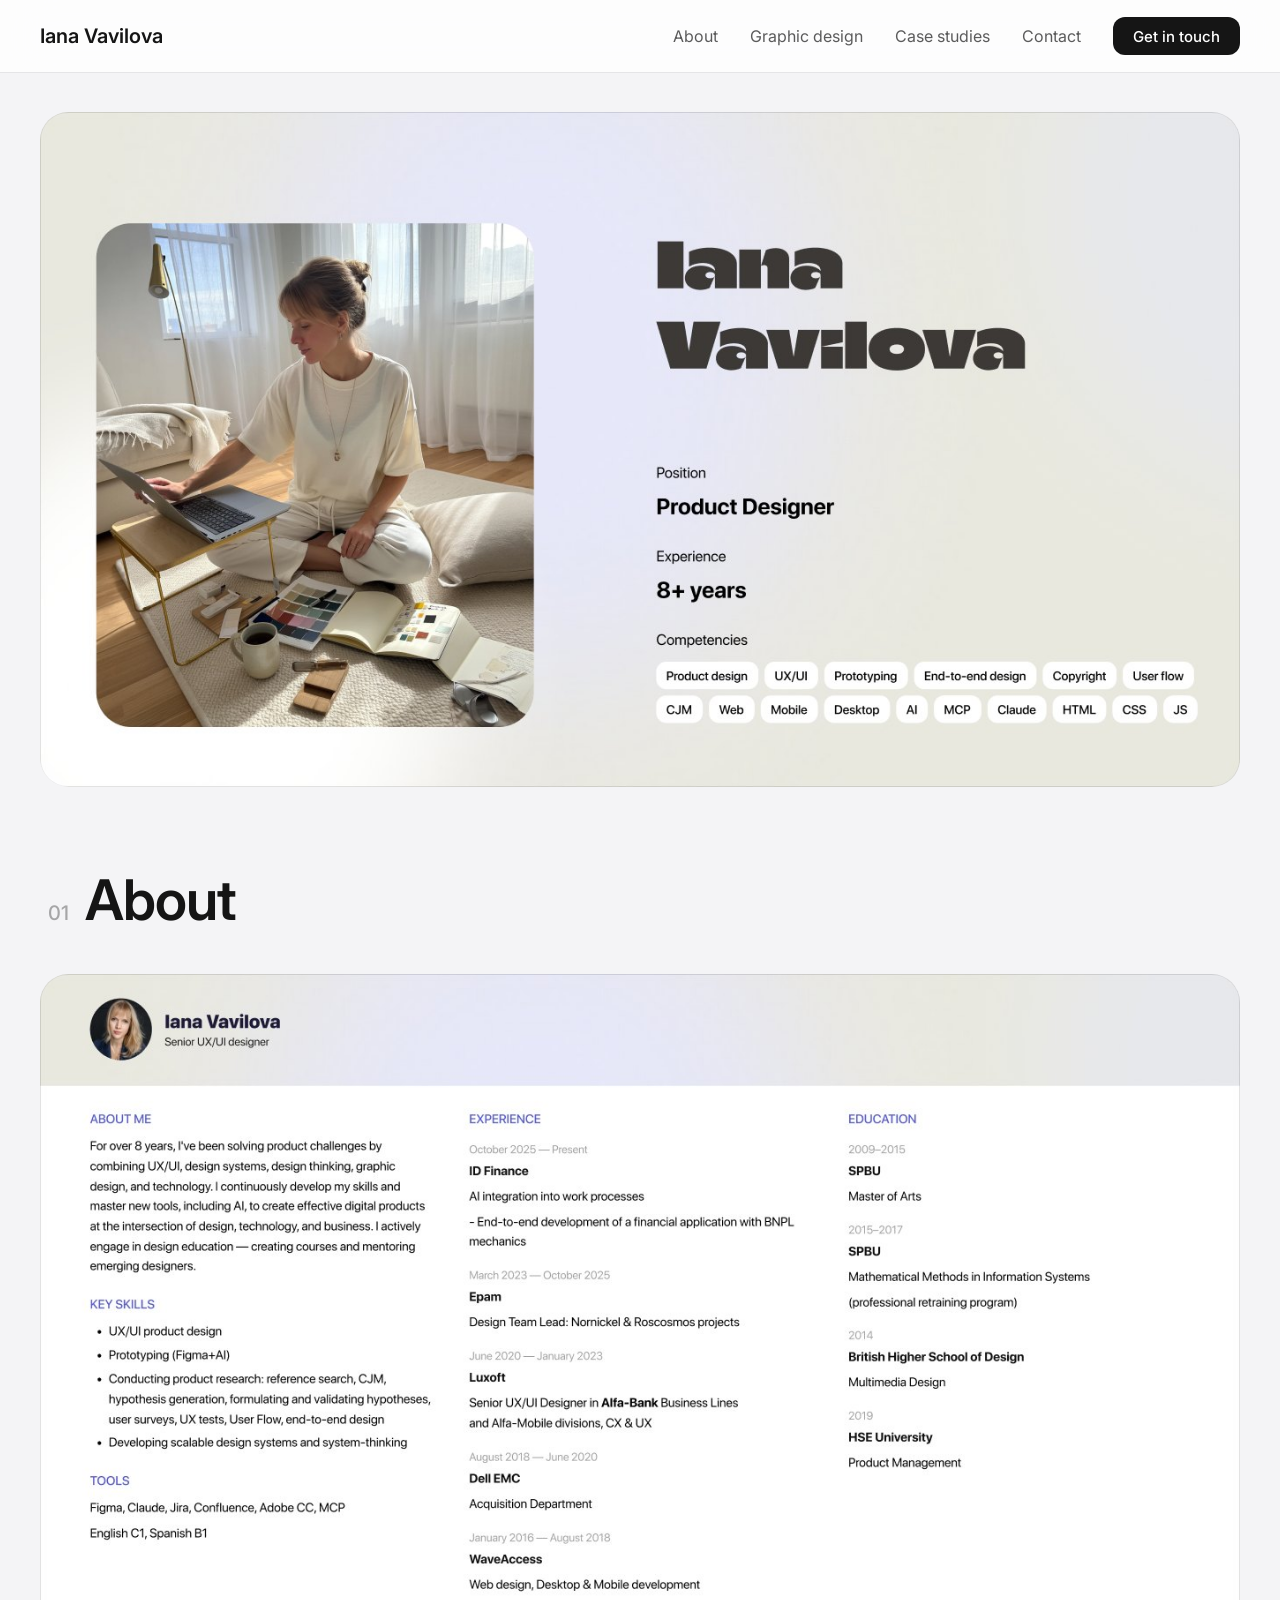
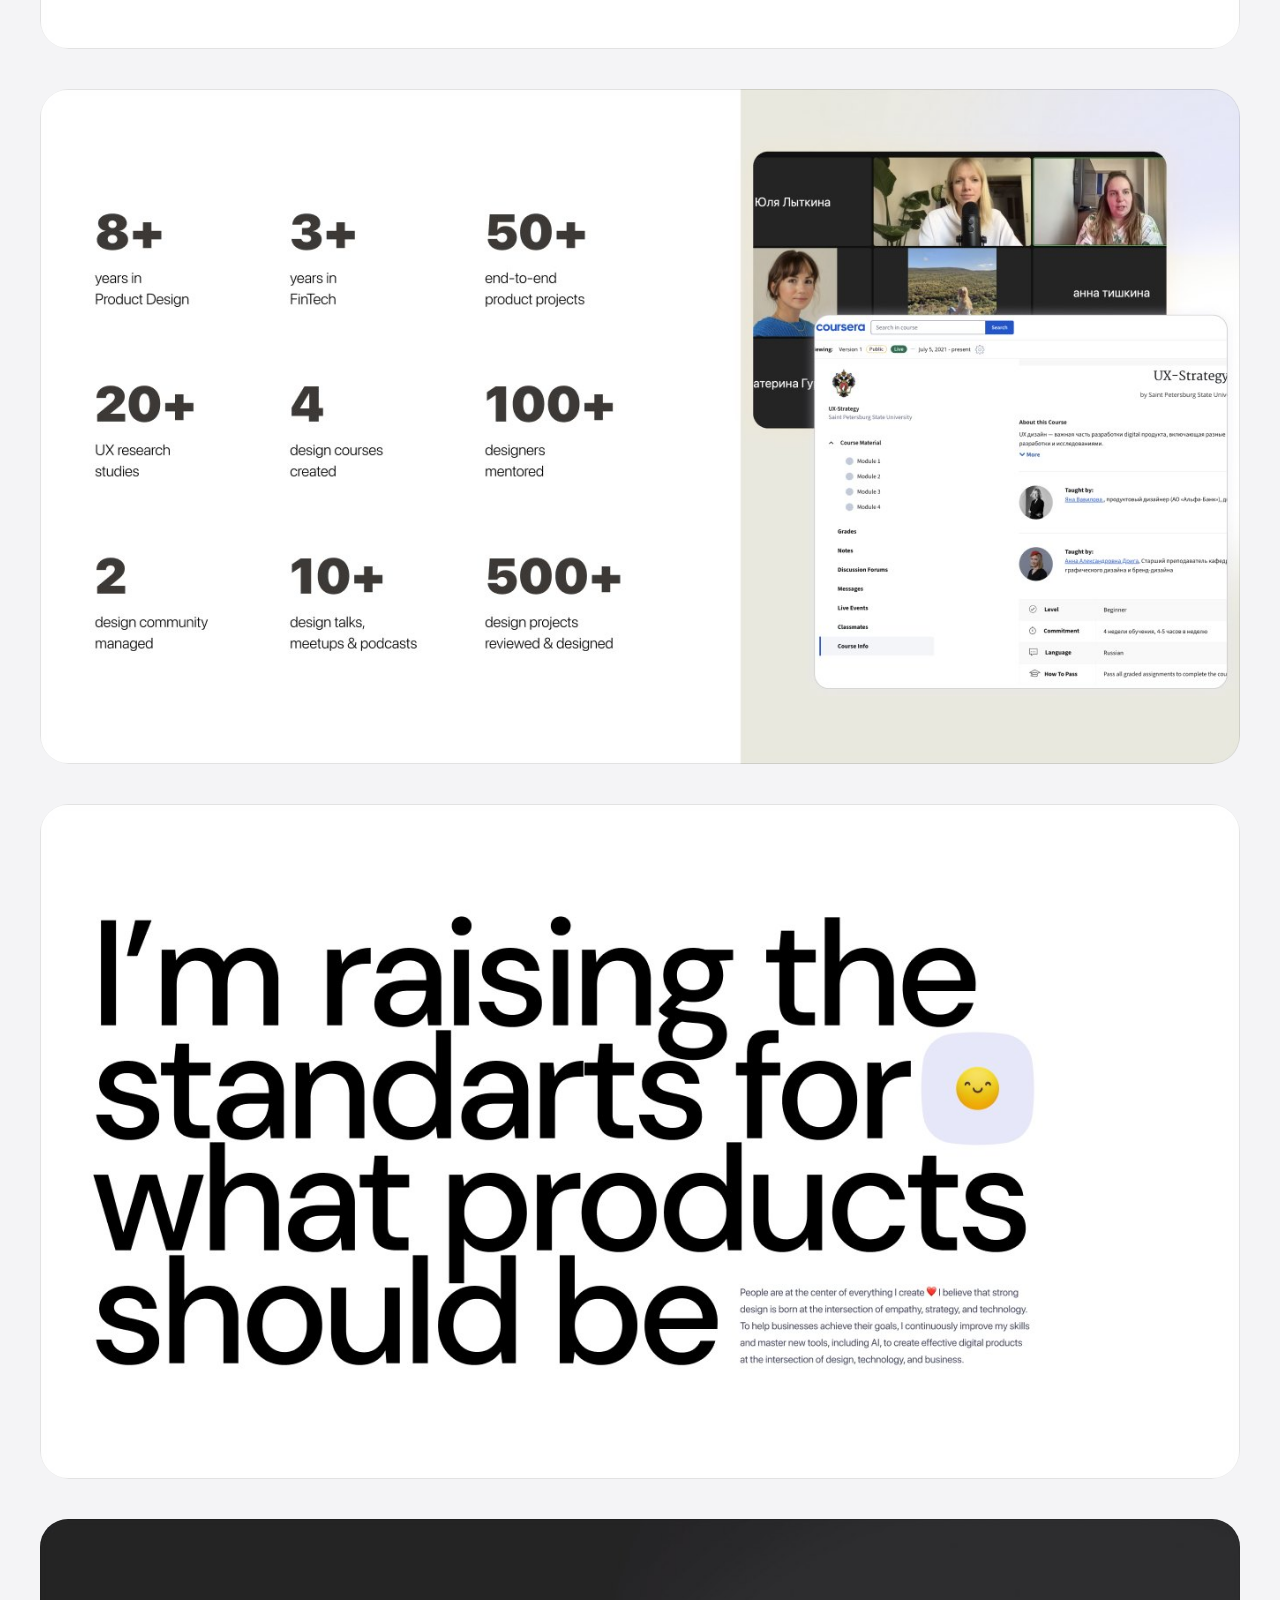
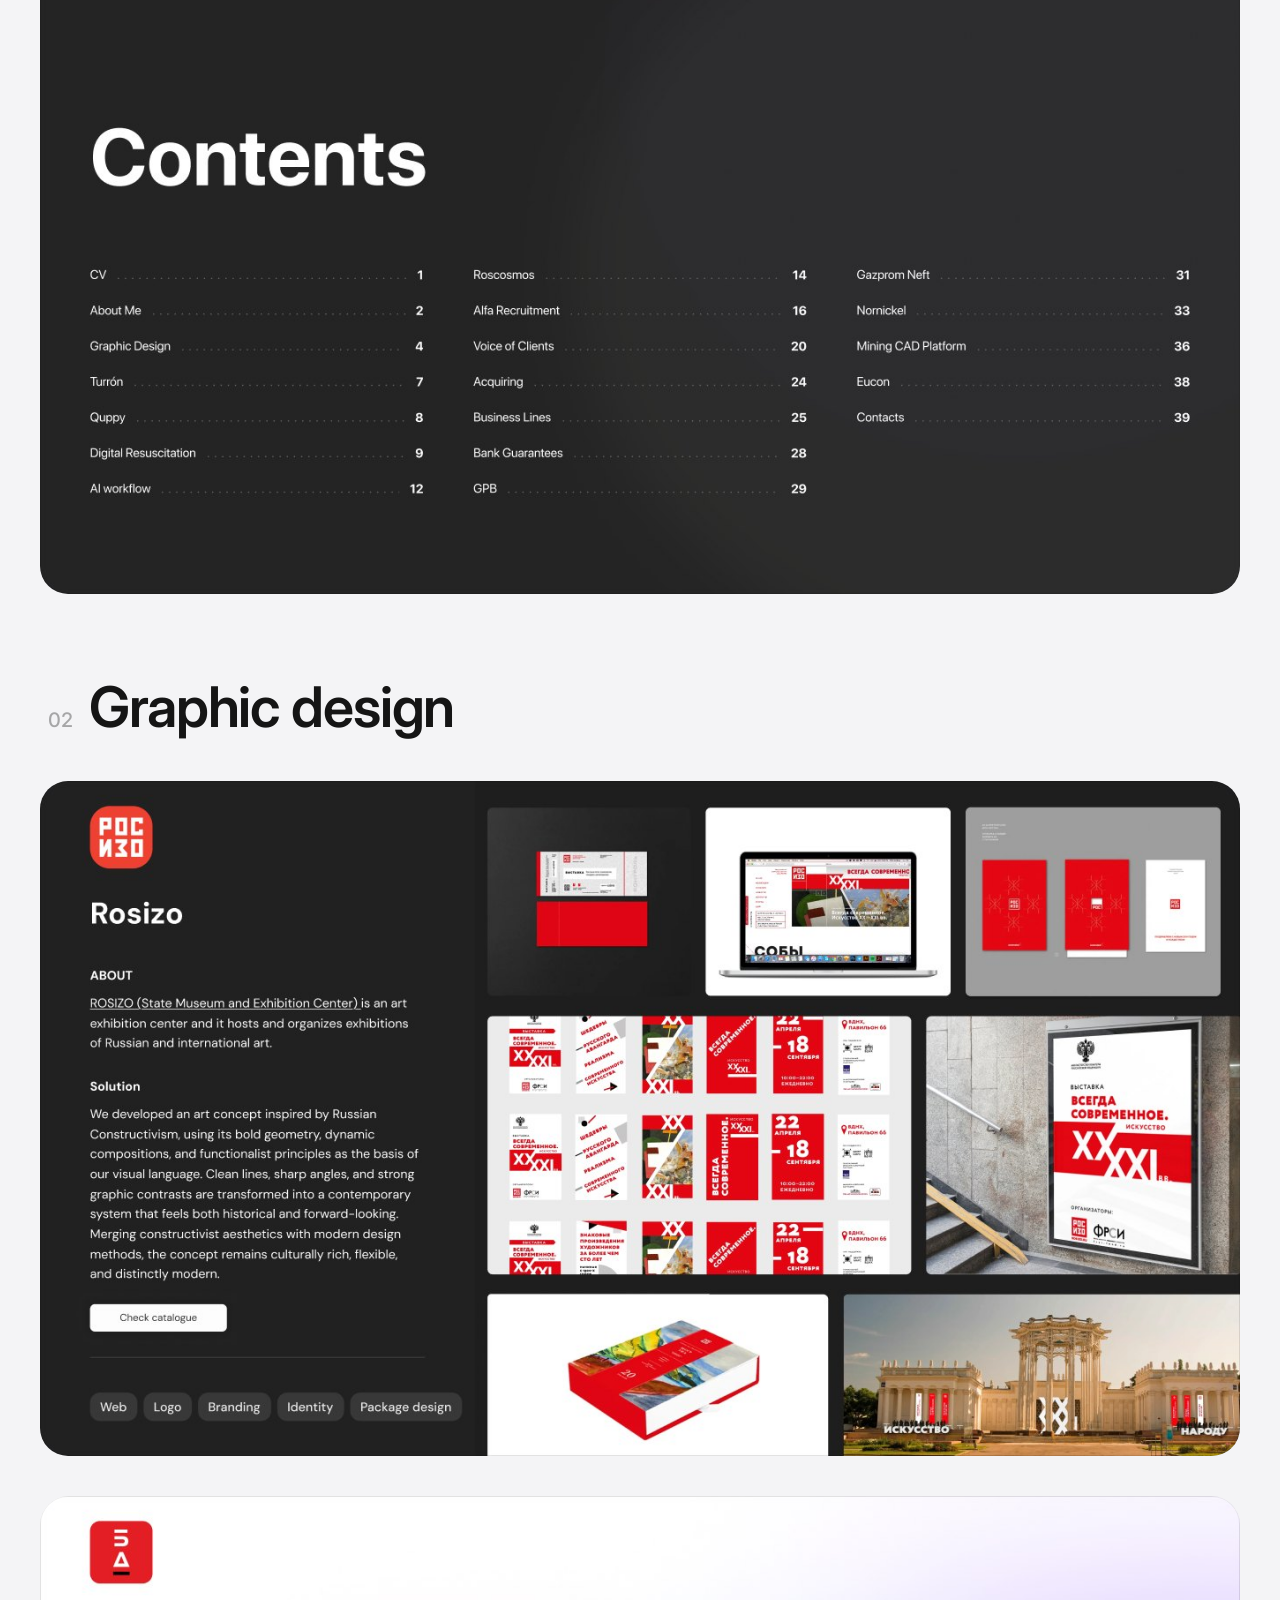
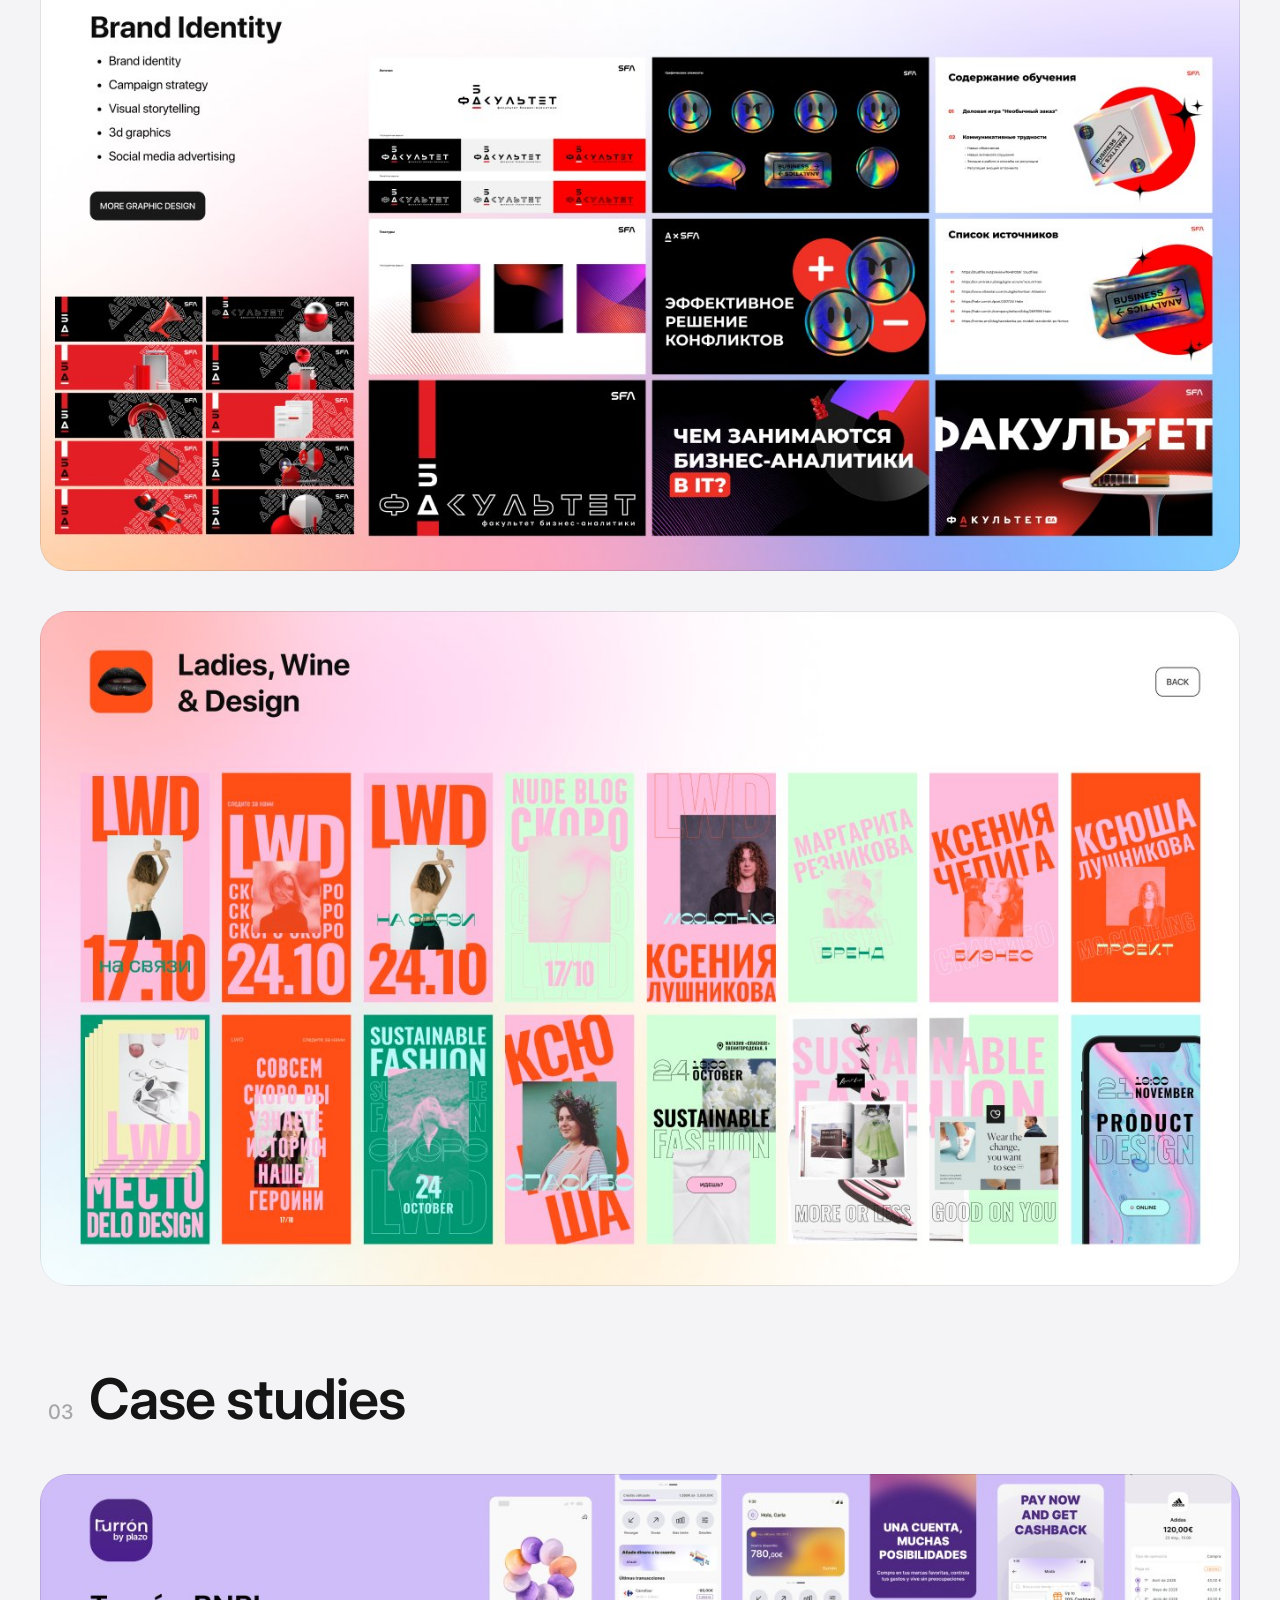
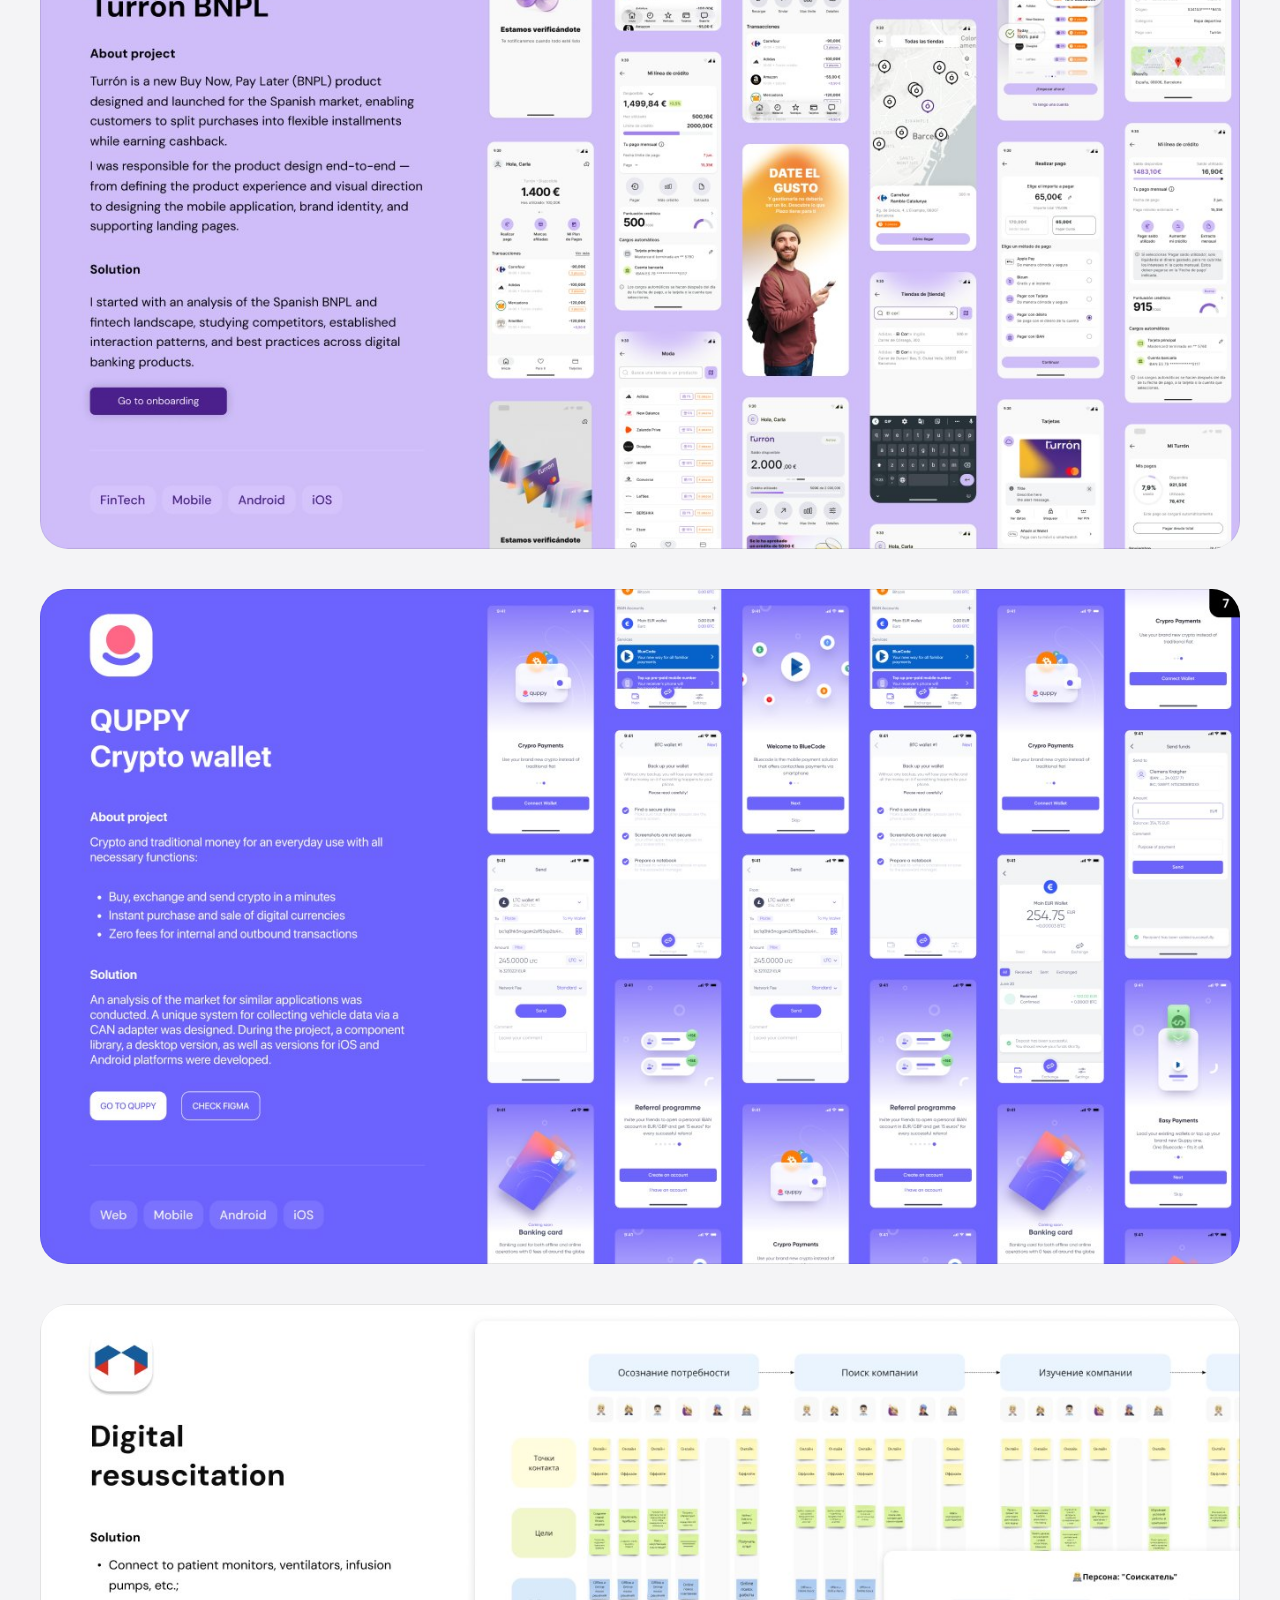
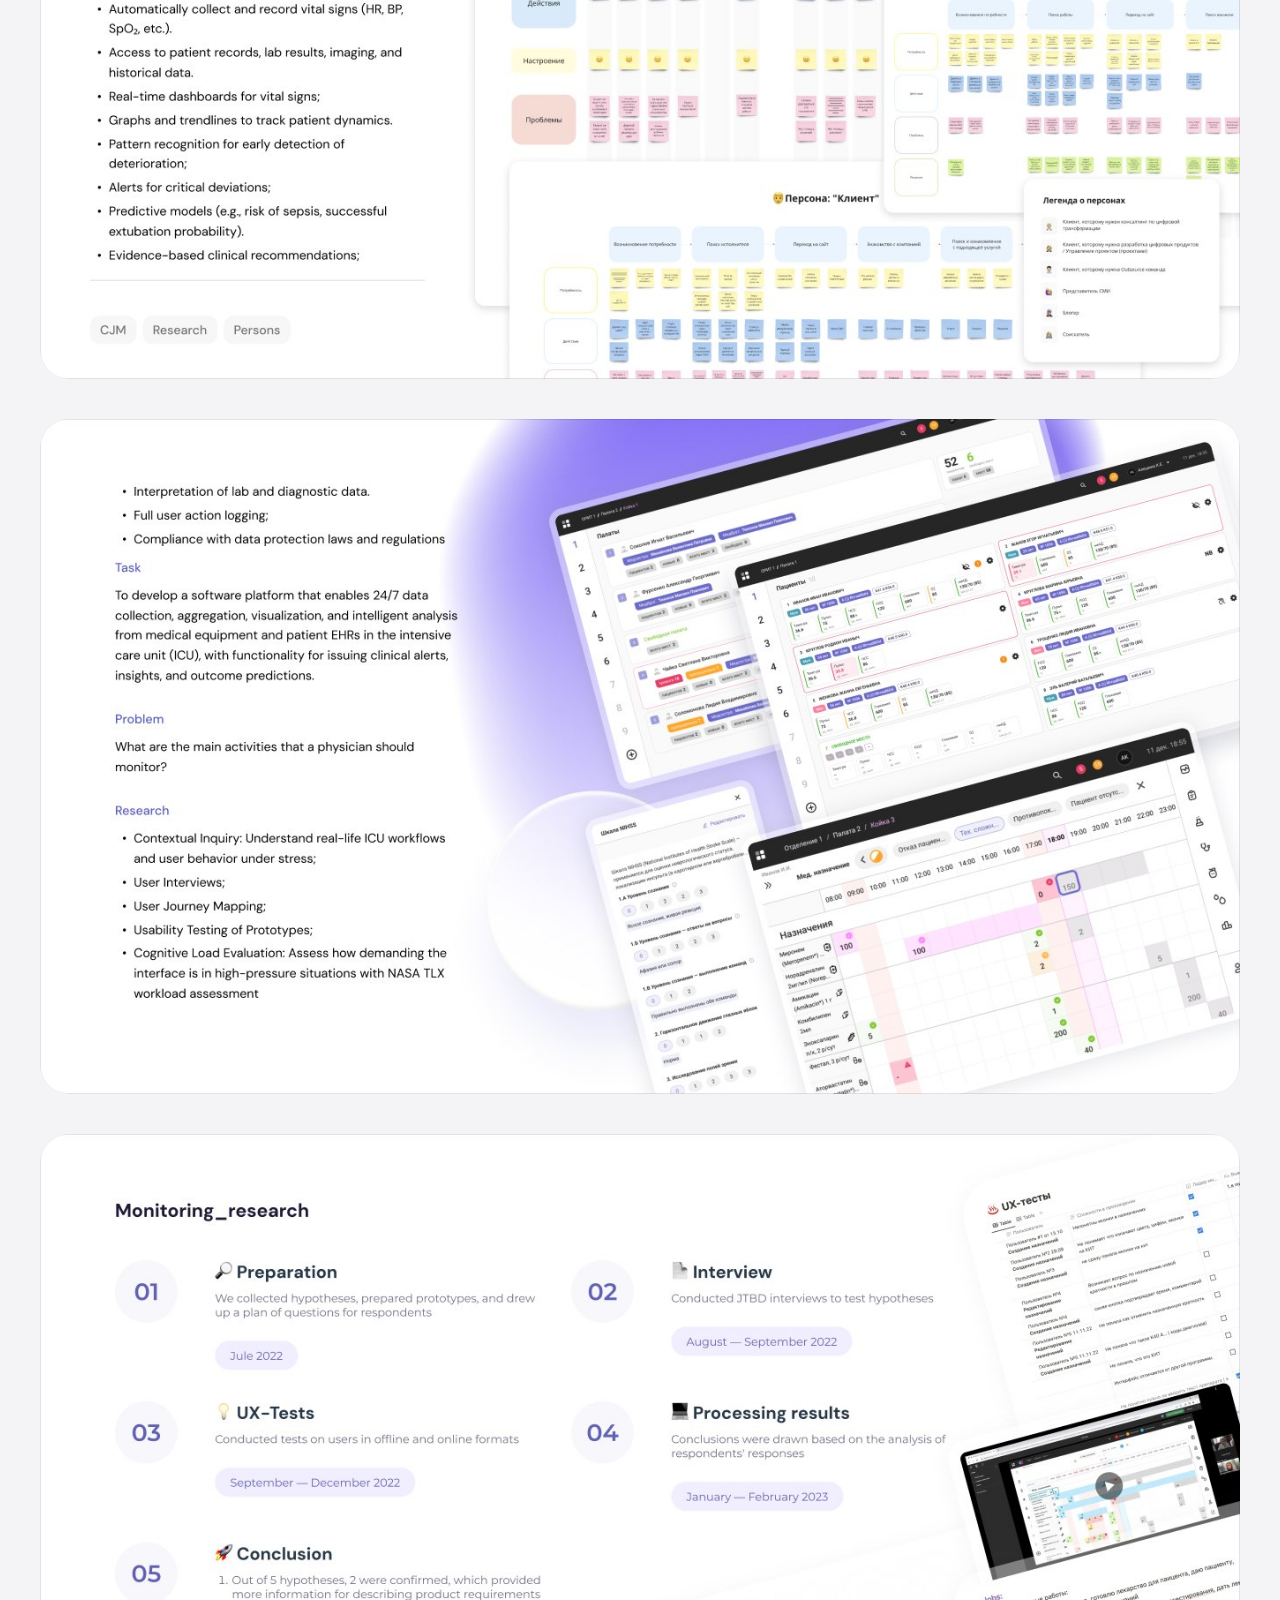
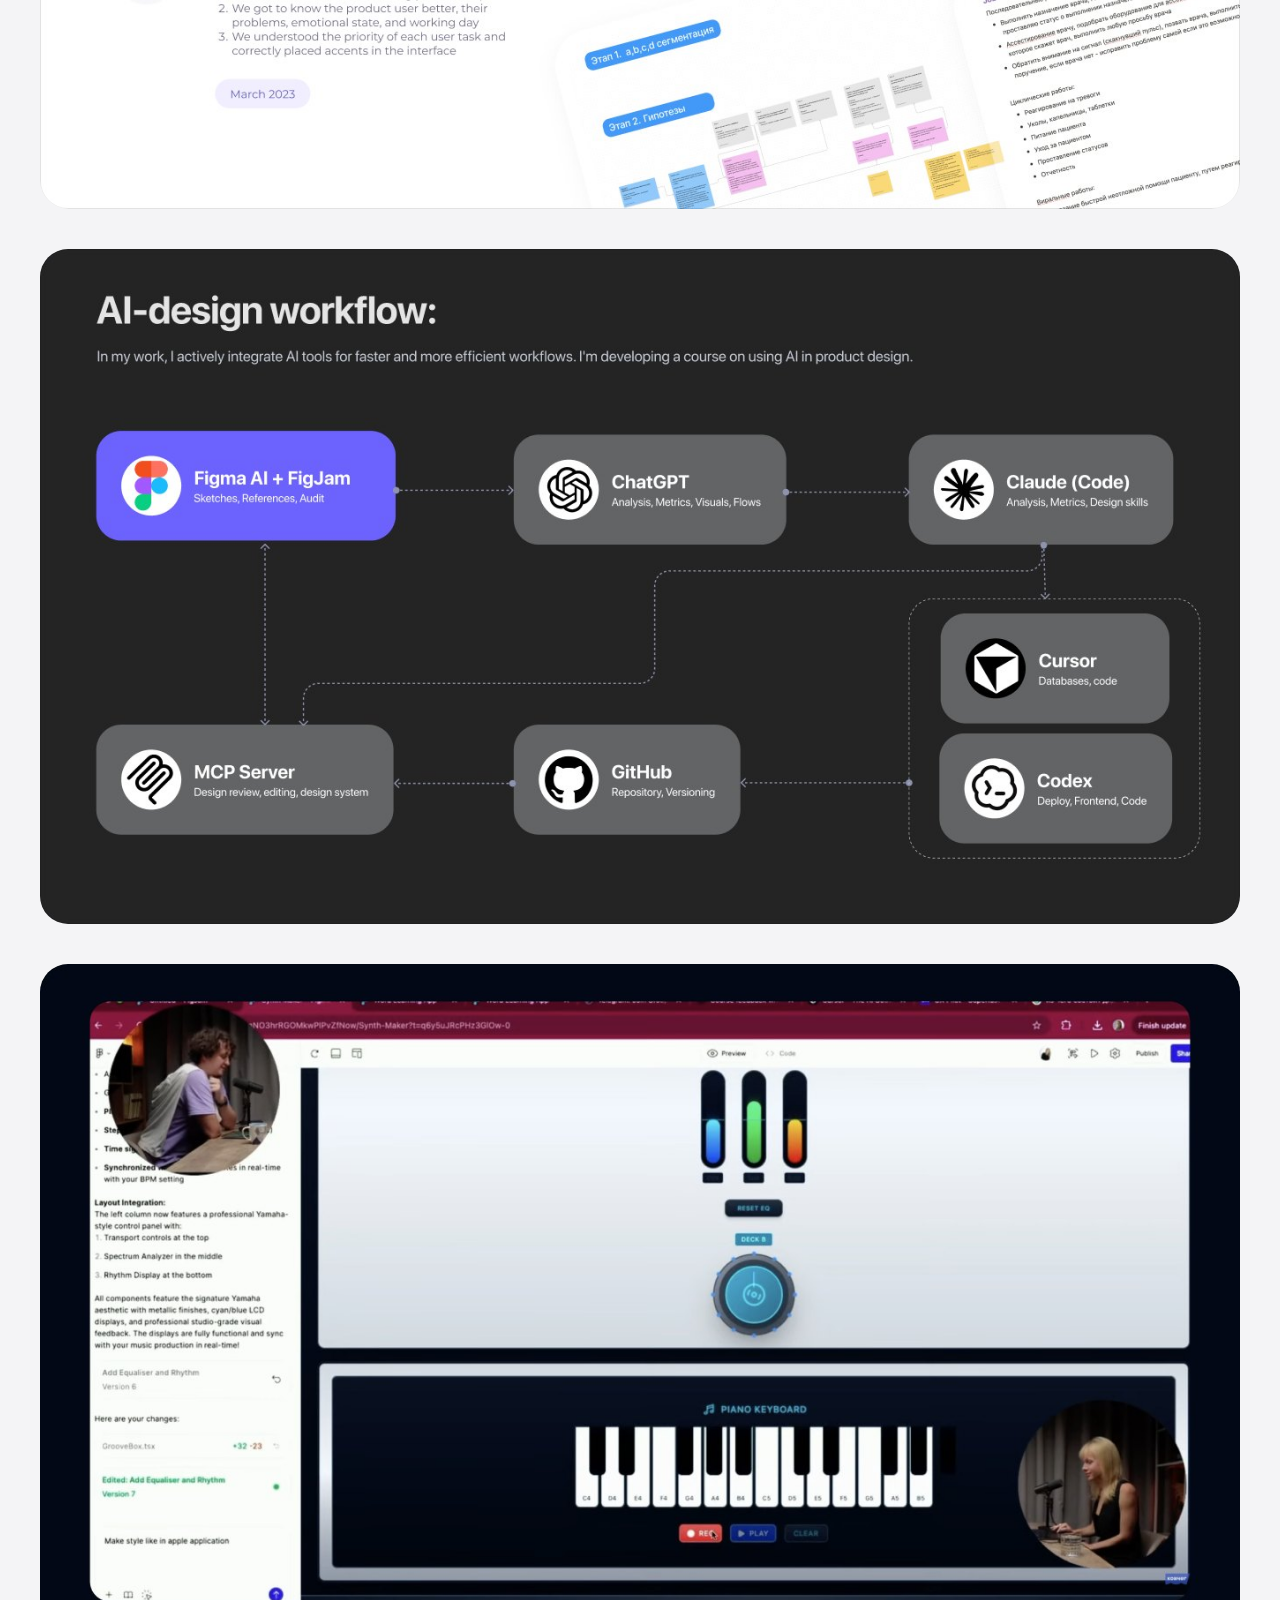
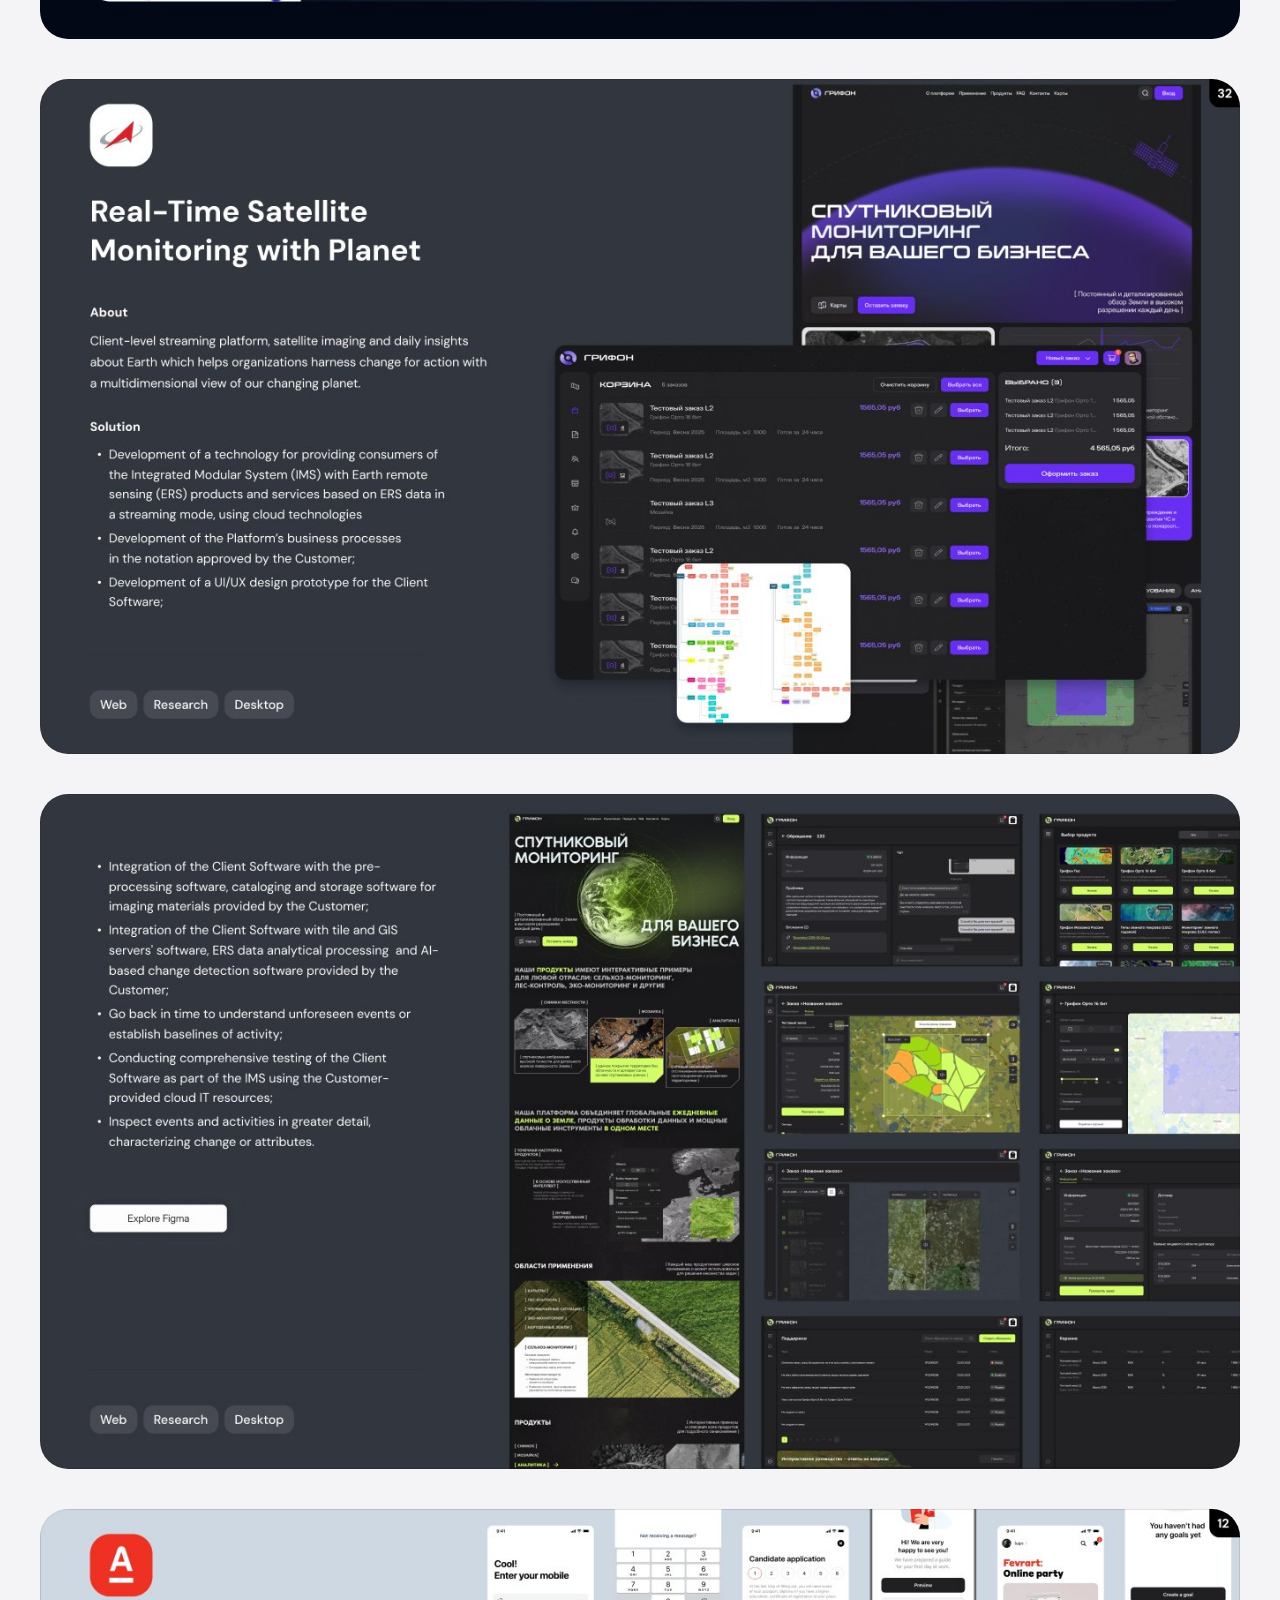
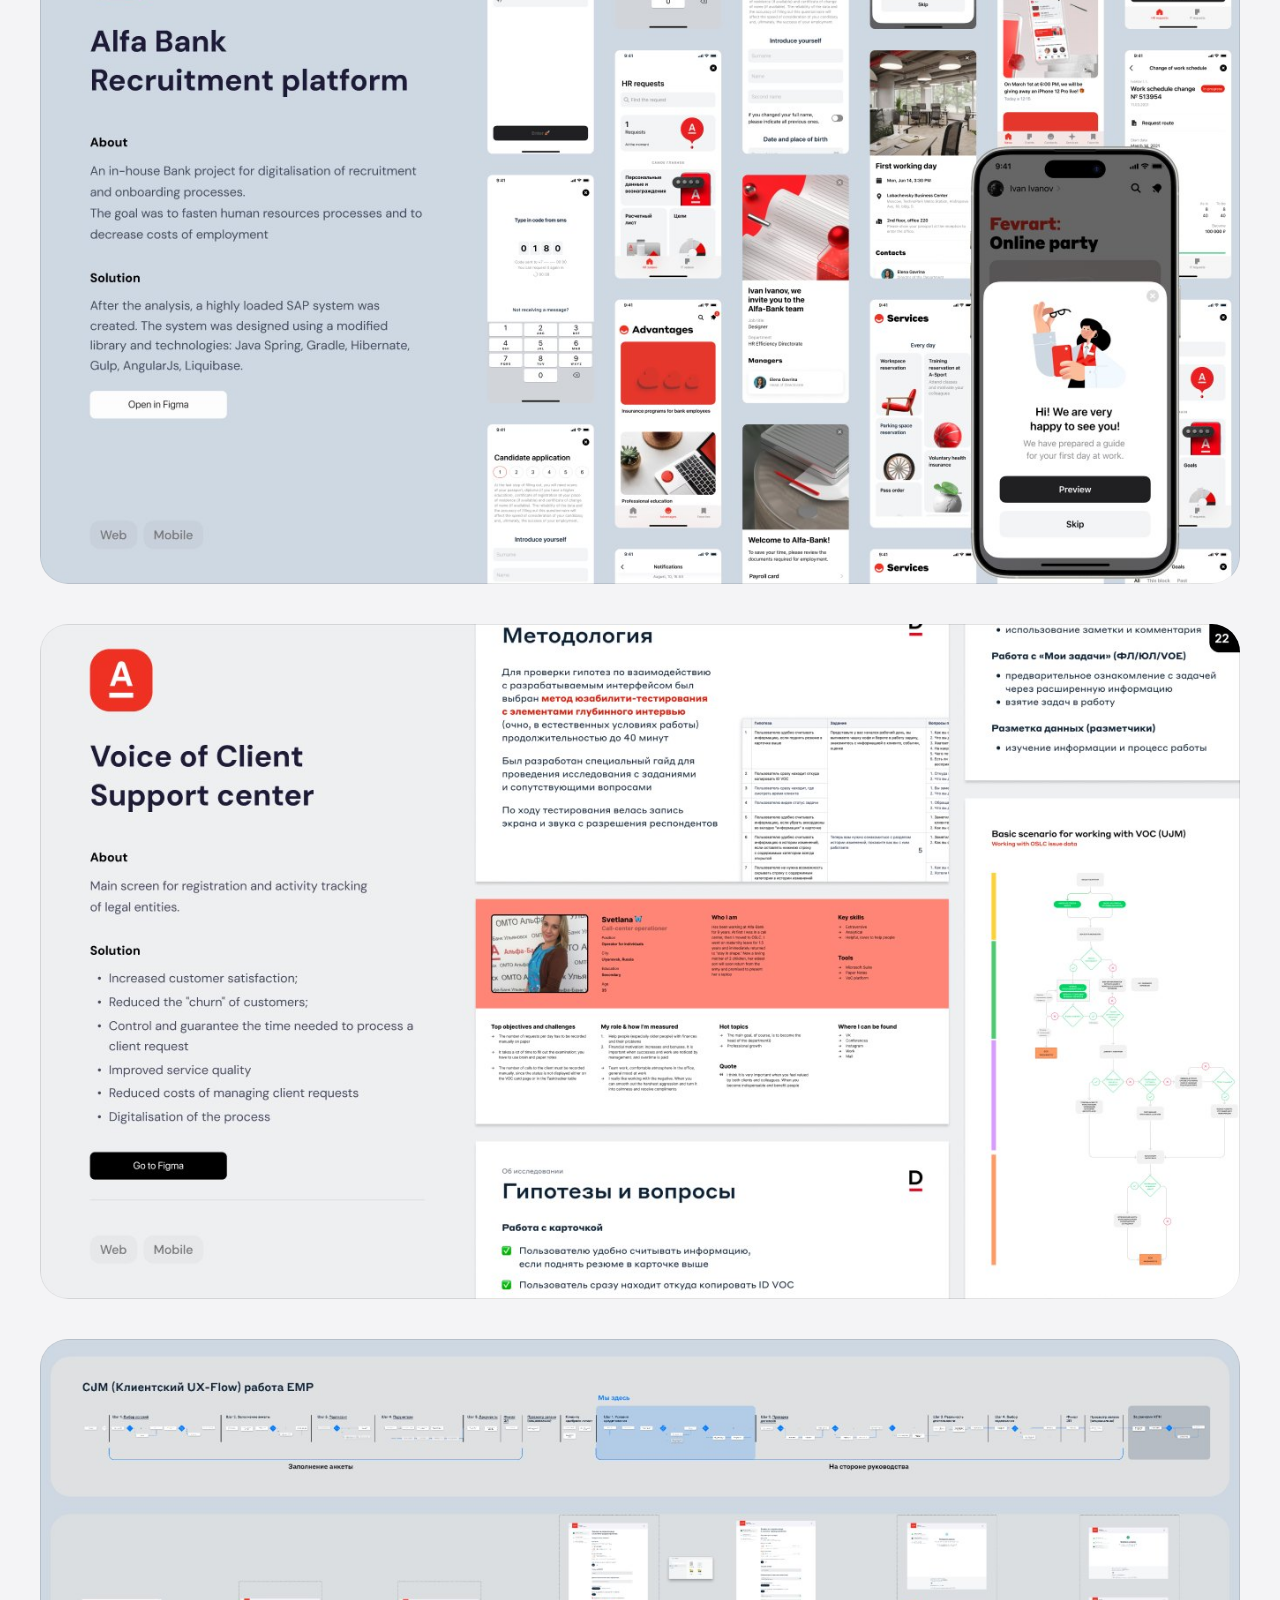
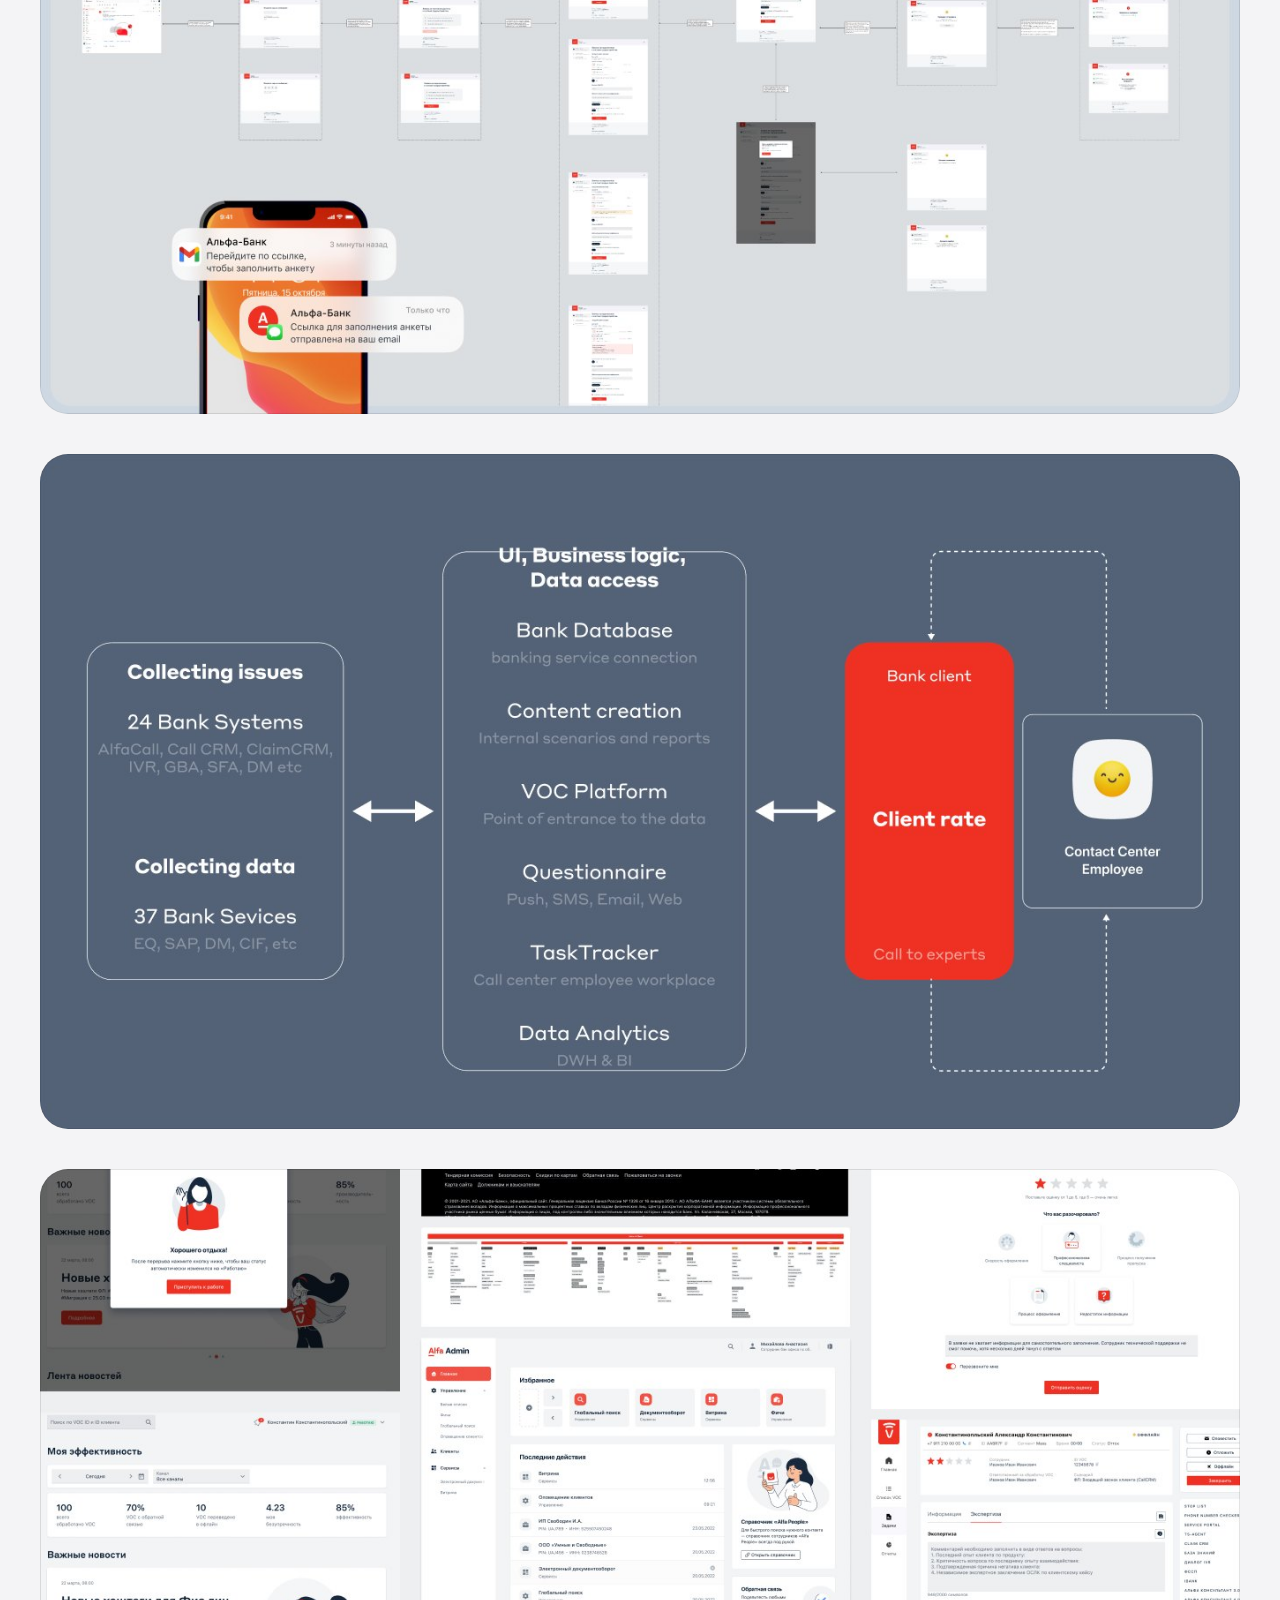
==== presentation.html @ af90d671 "Add presentation landing page and point Presentation buttons to it Built from Figma 'Landing / Deskt" ====
<!DOCTYPE html>
<html lang="en">
<head>
<meta charset="UTF-8">
<meta name="viewport" content="width=device-width, initial-scale=1.0">
<title>Iana Vavilova — Portfolio presentation</title>
<meta name="description" content="Iana Vavilova, Product Designer. Portfolio presentation: about, graphic design, case studies and contacts.">
<link rel="icon" href="favicon.ico" sizes="any">
<link rel="icon" href="assets/img/favicon.svg" type="image/svg+xml">
<link rel="icon" href="assets/img/favicon-32.png" sizes="32x32" type="image/png">
<link rel="icon" href="assets/img/favicon-16.png" sizes="16x16" type="image/png">
<link rel="apple-touch-icon" href="assets/img/apple-touch-icon.png">
<link rel="preconnect" href="https://fonts.googleapis.com">
<link rel="preconnect" href="https://fonts.gstatic.com" crossorigin>
<link href="https://fonts.googleapis.com/css2?family=Inter:wght@400;500;600&display=swap" rel="stylesheet">
<link rel="stylesheet" href="css/presentation.css">
</head>
<body class="pr-page" id="top">

<a class="pr-skip" href="#main">Skip to content</a>

<header class="pr-header">
  <a class="pr-logo" href="index.html" aria-label="Iana Vavilova — back to portfolio">Iana Vavilova</a>
  <nav class="pr-nav" aria-label="Presentation chapters">
    <a href="#about">About</a>
    <a href="#graphic-design">Graphic design</a>
    <a href="#case-studies">Case studies</a>
    <a href="#contact">Contact</a>
    <a class="pr-btn" href="#contact">Get in touch</a>
  </nav>
</header>

<main id="main" class="pr-content">
      <section class="pr-slide" id="s-00-cover">
        <img src="assets/img/presentation/00-cover.jpg" width="1360" height="765" alt="Cover — Iana Vavilova, Product Designer" decoding="async">
      </section>
      <h2 class="pr-chapter" id="about"><span class="pr-chapter__num">01</span>About</h2>
      <section class="pr-slide" id="s-01-resume">
        <img src="assets/img/presentation/01-resume.jpg" width="1360" height="765" alt="Resume" decoding="async">
      </section>
      <section class="pr-slide" id="s-02-leadership">
        <img src="assets/img/presentation/02-leadership.jpg" width="1360" height="765" alt="Leadership and numbers" loading="lazy" decoding="async">
      </section>
      <section class="pr-slide" id="s-03-mission">
        <img src="assets/img/presentation/03-mission.jpg" width="1360" height="765" alt="Mission" loading="lazy" decoding="async">
      </section>
      <section class="pr-slide" id="s-04-contents">
        <img src="assets/img/presentation/04-contents.jpg" width="1360" height="765" alt="Contents" loading="lazy" decoding="async">
        <a class="pr-hotspot" href="#s-01-resume" aria-label="CV" style="left:3.676%;top:50.719%;width:28.676%;height:3.922%"></a>
        <a class="pr-hotspot" href="#s-03-mission" aria-label="About me" style="left:3.676%;top:55.948%;width:28.676%;height:3.922%"></a>
        <a class="pr-hotspot" href="#s-05-identity" aria-label="Graphic design" style="left:3.676%;top:61.307%;width:28.676%;height:3.922%"></a>
        <a class="pr-hotspot" href="#s-08-turron" aria-label="Turrón" style="left:3.676%;top:66.536%;width:28.676%;height:3.922%"></a>
        <a class="pr-hotspot" href="#s-09-quppy" aria-label="Quppy" style="left:3.676%;top:71.765%;width:28.676%;height:3.922%"></a>
        <a class="pr-hotspot" href="#s-10-medtech-1" aria-label="Digital resuscitation" style="left:3.676%;top:77.124%;width:28.676%;height:3.922%"></a>
        <a class="pr-hotspot" href="#s-13-ai-workflow" aria-label="AI workflow" style="left:3.676%;top:82.353%;width:28.676%;height:3.922%"></a>
        <a class="pr-hotspot" href="#s-15-satellite-1" aria-label="Roscosmos" style="left:35.662%;top:50.719%;width:28.676%;height:3.922%"></a>
        <a class="pr-hotspot" href="#s-17-recruitment" aria-label="Alfa recruitment" style="left:35.662%;top:55.948%;width:28.676%;height:3.922%"></a>
        <a class="pr-hotspot" href="#s-18-voc-1" aria-label="Voice of clients" style="left:35.662%;top:61.307%;width:28.676%;height:3.922%"></a>
        <a class="pr-hotspot" href="#s-24-pos-acquiring" aria-label="Acquiring" style="left:35.662%;top:66.536%;width:28.676%;height:3.922%"></a>
        <a class="pr-hotspot" href="#s-27-web-mobile" aria-label="Business lines" style="left:35.662%;top:71.765%;width:28.676%;height:3.922%"></a>
        <a class="pr-hotspot" href="#s-31-bank-guarantees" aria-label="Bank guarantees" style="left:35.662%;top:77.124%;width:28.676%;height:3.922%"></a>
        <a class="pr-hotspot" href="#s-32-gazprom" aria-label="GPB" style="left:35.662%;top:82.353%;width:28.676%;height:3.922%"></a>
        <a class="pr-hotspot" href="#s-34-gazpromneft" aria-label="Gazprom Neft" style="left:67.647%;top:50.719%;width:28.676%;height:3.922%"></a>
        <a class="pr-hotspot" href="#s-35-nornickel" aria-label="Nornickel" style="left:67.647%;top:55.948%;width:28.676%;height:3.922%"></a>
        <a class="pr-hotspot" href="#s-37-nornickel-redesign" aria-label="Mining CAD platform" style="left:67.647%;top:61.307%;width:28.676%;height:3.922%"></a>
        <a class="pr-hotspot" href="#s-40-eucon" aria-label="Eucon" style="left:67.647%;top:66.536%;width:28.676%;height:3.922%"></a>
        <a class="pr-hotspot" href="#contact" aria-label="Contacts" style="left:67.647%;top:71.765%;width:28.676%;height:3.922%"></a>
      </section>
      <h2 class="pr-chapter" id="graphic-design"><span class="pr-chapter__num">02</span>Graphic design</h2>
      <section class="pr-slide" id="s-05-identity">
        <img src="assets/img/presentation/05-identity.jpg" width="1360" height="765" alt="Rosizo identity" loading="lazy" decoding="async">
      </section>
      <section class="pr-slide" id="s-06-graphic-design">
        <img src="assets/img/presentation/06-graphic-design.jpg" width="1360" height="765" alt="Business Analysis Faculty brand identity" loading="lazy" decoding="async">
        <a class="pr-hotspot" href="#s-07-graphic-design-lwd" aria-label="More graphic design" style="left:4.191%;top:43.791%;width:9.559%;height:4.183%"></a>
      </section>
      <section class="pr-slide" id="s-07-graphic-design-lwd">
        <img src="assets/img/presentation/07-graphic-design-lwd.jpg" width="1360" height="765" alt="Ladies, Wine &amp; Design" loading="lazy" decoding="async">
        <a class="pr-hotspot" href="#s-06-graphic-design" aria-label="Back" style="left:92.941%;top:8.366%;width:3.750%;height:4.183%"></a>
      </section>
      <h2 class="pr-chapter" id="case-studies"><span class="pr-chapter__num">03</span>Case studies</h2>
      <section class="pr-slide" id="s-08-turron">
        <img src="assets/img/presentation/08-turron.jpg" width="1360" height="765" alt="Turrón BNPL" loading="lazy" decoding="async">
        <a class="pr-hotspot" href="case-studies/turron.html" aria-label="Open the Turrón case study" style="left:4.191%;top:76.078%;width:11.397%;height:3.922%"></a>
      </section>
      <section class="pr-slide" id="s-09-quppy">
        <img src="assets/img/presentation/09-quppy.jpg" width="1360" height="765" alt="Quppy crypto wallet" loading="lazy" decoding="async">
        <a class="pr-hotspot" href="case-studies/quppy.html" aria-label="Open the Quppy case study" style="left:4.191%;top:74.510%;width:6.324%;height:4.052%"></a>
      </section>
      <section class="pr-slide" id="s-10-medtech-1">
        <img src="assets/img/presentation/10-medtech-1.jpg" width="1360" height="765" alt="Digital resuscitation" loading="lazy" decoding="async">
      </section>
      <section class="pr-slide" id="s-11-medtech-2">
        <img src="assets/img/presentation/11-medtech-2.jpg" width="1360" height="765" alt="Digital resuscitation — task and research" loading="lazy" decoding="async">
      </section>
      <section class="pr-slide" id="s-12-medtech-3">
        <img src="assets/img/presentation/12-medtech-3.jpg" width="1360" height="765" alt="Digital resuscitation — monitoring research" loading="lazy" decoding="async">
      </section>
      <section class="pr-slide" id="s-13-ai-workflow">
        <img src="assets/img/presentation/13-ai-workflow.jpg" width="1360" height="765" alt="AI-design workflow" loading="lazy" decoding="async">
      </section>
      <section class="pr-slide" id="s-14-ai-course">
        <img src="assets/img/presentation/14-ai-course.jpg" width="1360" height="765" alt="AI in product design course" loading="lazy" decoding="async">
      </section>
      <section class="pr-slide" id="s-15-satellite-1">
        <img src="assets/img/presentation/15-satellite-1.jpg" width="1360" height="765" alt="Real-time satellite monitoring" loading="lazy" decoding="async">
      </section>
      <section class="pr-slide" id="s-16-satellite-2">
        <img src="assets/img/presentation/16-satellite-2.jpg" width="1360" height="765" alt="Satellite monitoring — integrations" loading="lazy" decoding="async">
        <a class="pr-hotspot" href="case-studies/space-data.html" aria-label="Open the satellite monitoring case study" style="left:4.191%;top:60.784%;width:11.397%;height:4.052%"></a>
      </section>
      <section class="pr-slide" id="s-17-recruitment">
        <img src="assets/img/presentation/17-recruitment.jpg" width="1360" height="765" alt="Alfa Bank recruitment platform" loading="lazy" decoding="async">
        <a class="pr-hotspot" href="case-studies/alfa-emp.html" aria-label="Open the recruitment platform case study" style="left:4.191%;top:71.373%;width:11.397%;height:4.052%"></a>
      </section>
      <section class="pr-slide" id="s-18-voc-1">
        <img src="assets/img/presentation/18-voc-1.jpg" width="1360" height="765" alt="Voice of Client support center" loading="lazy" decoding="async">
        <a class="pr-hotspot" href="case-studies/alfa-voc.html" aria-label="Open the Voice of Client case study" style="left:4.191%;top:78.170%;width:11.397%;height:4.052%"></a>
      </section>
      <section class="pr-slide" id="s-19-voc-2">
        <img src="assets/img/presentation/19-voc-2.jpg" width="1360" height="765" alt="EMP client UX flow" loading="lazy" decoding="async">
      </section>
      <section class="pr-slide" id="s-20-voc-3">
        <img src="assets/img/presentation/20-voc-3.jpg" width="1360" height="765" alt="VOC platform architecture" loading="lazy" decoding="async">
      </section>
      <section class="pr-slide" id="s-21-voc-4">
        <img src="assets/img/presentation/21-voc-4.jpg" width="1360" height="765" alt="VOC screens" loading="lazy" decoding="async">
      </section>
      <section class="pr-slide" id="s-22-pos">
        <img src="assets/img/presentation/22-pos.jpg" width="1360" height="765" alt="Alfa Bank POS solutions" loading="lazy" decoding="async">
      </section>
      <section class="pr-slide" id="s-23-pos-stats">
        <img src="assets/img/presentation/23-pos-stats.jpg" width="1360" height="765" alt="POS users" loading="lazy" decoding="async">
      </section>
      <section class="pr-slide" id="s-24-pos-acquiring">
        <img src="assets/img/presentation/24-pos-acquiring.jpg" width="1360" height="765" alt="Merchant acquiring" loading="lazy" decoding="async">
      </section>
      <section class="pr-slide" id="s-25-acquiring-1">
        <img src="assets/img/presentation/25-acquiring-1.jpg" width="1360" height="765" alt="Acquiring screens" loading="lazy" decoding="async">
      </section>
      <section class="pr-slide" id="s-26-acquiring-2">
        <img src="assets/img/presentation/26-acquiring-2.jpg" width="1360" height="765" alt="Acquiring documents" loading="lazy" decoding="async">
      </section>
      <section class="pr-slide" id="s-27-web-mobile">
        <img src="assets/img/presentation/27-web-mobile.jpg" width="1360" height="765" alt="Internet bank web and mobile" loading="lazy" decoding="async">
      </section>
      <section class="pr-slide" id="s-28-mobile">
        <img src="assets/img/presentation/28-mobile.jpg" width="1360" height="765" alt="Internet bank mobile" loading="lazy" decoding="async">
      </section>
      <section class="pr-slide" id="s-29-business-lines-1">
        <img src="assets/img/presentation/29-business-lines-1.jpg" width="1360" height="765" alt="Alfa Bank business lines" loading="lazy" decoding="async">
      </section>
      <section class="pr-slide" id="s-30-business-lines-2">
        <img src="assets/img/presentation/30-business-lines-2.jpg" width="1360" height="765" alt="Business lines mobile flows" loading="lazy" decoding="async">
      </section>
      <section class="pr-slide" id="s-31-bank-guarantees">
        <img src="assets/img/presentation/31-bank-guarantees.jpg" width="1360" height="765" alt="Lighthouse bank guarantees" loading="lazy" decoding="async">
        <a class="pr-hotspot" href="case-studies/bank-guarantees.html" aria-label="Open the bank guarantees case study" style="left:4.191%;top:82.614%;width:11.397%;height:4.052%"></a>
      </section>
      <section class="pr-slide" id="s-32-gazprom">
        <img src="assets/img/presentation/32-gazprom.jpg" width="1360" height="765" alt="Gazprom online banking" loading="lazy" decoding="async">
      </section>
      <section class="pr-slide" id="s-33-banka-ds">
        <img src="assets/img/presentation/33-banka-ds.jpg" width="1360" height="765" alt="Banka design system" loading="lazy" decoding="async">
        <a class="pr-hotspot" href="case-studies/bank-guarantees.html" aria-label="Open the Banka design system case study" style="left:4.191%;top:61.307%;width:11.397%;height:4.052%"></a>
      </section>
      <section class="pr-slide" id="s-34-gazpromneft">
        <img src="assets/img/presentation/34-gazpromneft.jpg" width="1360" height="765" alt="Gazprom Neft monitoring system" loading="lazy" decoding="async">
      </section>
      <section class="pr-slide" id="s-35-nornickel">
        <img src="assets/img/presentation/35-nornickel.jpg" width="1360" height="765" alt="Nornickel mining platform" loading="lazy" decoding="async">
      </section>
      <section class="pr-slide" id="s-36-team-lead">
        <img src="assets/img/presentation/36-team-lead.jpg" width="1360" height="765" alt="Product design team lead" loading="lazy" decoding="async">
      </section>
      <section class="pr-slide" id="s-37-nornickel-redesign">
        <img src="assets/img/presentation/37-nornickel-redesign.jpg" width="1360" height="765" alt="Nornickel redesign" loading="lazy" decoding="async">
        <a class="pr-hotspot" href="case-studies/nornickel.html" aria-label="Open the Nornickel case study" style="left:6.250%;top:53.987%;width:6.029%;height:4.183%"></a>
      </section>
      <section class="pr-slide" id="s-38-nornickel-details">
        <img src="assets/img/presentation/38-nornickel-details.jpg" width="1360" height="765" alt="Nornickel tablet and monitor" loading="lazy" decoding="async">
        <a class="pr-hotspot" href="case-studies/nornickel-tablet.html" aria-label="Open the Nornickel tablet case study" style="left:4.191%;top:58.170%;width:6.544%;height:4.183%"></a>
      </section>
      <section class="pr-slide" id="s-39-nornickel-screens">
        <img src="assets/img/presentation/39-nornickel-screens.jpg" width="1360" height="765" alt="Nornickel tablet screens" loading="lazy" decoding="async">
      </section>
      <section class="pr-slide" id="s-40-eucon">
        <img src="assets/img/presentation/40-eucon.jpg" width="1360" height="765" alt="Eucon automotive industry" loading="lazy" decoding="async">
      </section>
      <h2 class="pr-chapter" id="contact"><span class="pr-chapter__num">04</span>Contact</h2>
      <section class="pr-slide" id="s-41-contact">
        <img src="assets/img/presentation/41-contact.jpg" width="1360" height="765" alt="Let&#x27;s stay in touch" loading="lazy" decoding="async">
        <a class="pr-hotspot" href="https://wa.me/34607944458" target="_blank" rel="noopener" aria-label="WhatsApp +34 607 944 458" style="left:35.956%;top:45.882%;width:28.088%;height:40.000%"></a>
        <a class="pr-hotspot" href="mailto:vavilovaiana@gmail.com" aria-label="Email vavilovaiana@gmail.com" style="left:68.235%;top:45.882%;width:28.088%;height:40.000%"></a>
      </section>
</main>

<footer class="pr-footer">
  <span>© 2026 Iana Vavilova · Product Designer</span>
  <a href="#top">Back to top ↑</a>
</footer>

</body>
</html>
---- css/presentation.css ----
/* Portfolio presentation landing — Figma "Landing / Desktop 1440" (20008858:7957) */
:root {
  --pr-bg: #f4f4f6;
  --pr-text: #151515;
  --pr-font: -apple-system, BlinkMacSystemFont, "SF Pro Display", "Inter", system-ui, sans-serif;
  --pr-pad: 40px;
  --pr-gap: 40px;
  --pr-radius: 28px;
}

*, *::before, *::after { box-sizing: border-box; }

html { scroll-behavior: smooth; scroll-padding-top: 96px; }
@media (prefers-reduced-motion: reduce) { html { scroll-behavior: auto; } }

body.pr-page {
  margin: 0;
  background: var(--pr-bg);
  color: var(--pr-text);
  font-family: var(--pr-font);
  -webkit-font-smoothing: antialiased;
}

a { color: inherit; text-decoration: none; }
a:focus-visible { outline: 2px solid #4b5bdc; outline-offset: 3px; border-radius: 8px; }

.pr-skip {
  position: absolute; left: 16px; top: -48px; z-index: 100;
  background: var(--pr-text); color: #fff; padding: 8px 14px; border-radius: 8px;
}
.pr-skip:focus { top: 12px; }

/* Header */
.pr-header {
  position: fixed; inset: 0 0 auto 0; z-index: 50;
  height: 72px;
  display: flex; align-items: center; justify-content: space-between;
  padding: 0 var(--pr-pad);
  background: rgba(255, 255, 255, 0.8);
  -webkit-backdrop-filter: blur(24px);
  backdrop-filter: blur(24px);
  box-shadow: 0 1px 0 rgba(0, 0, 0, 0.06);
}
.pr-logo { font-size: 20px; font-weight: 600; white-space: nowrap; }
.pr-nav { display: flex; align-items: center; gap: 32px; }
.pr-nav a:not(.pr-btn) { font-size: 16px; color: rgba(21, 21, 21, 0.7); transition: color .2s; }
.pr-nav a:not(.pr-btn):hover { color: var(--pr-text); }
.pr-btn {
  display: inline-flex; align-items: center;
  height: 38px; padding: 0 20px;
  border-radius: 12px;
  background: var(--pr-text); color: #fff;
  font-size: 15px; font-weight: 500;
  transition: opacity .2s;
}
.pr-btn:hover { opacity: .85; }

/* Content column */
.pr-content {
  max-width: calc(1360px + 2 * var(--pr-pad));
  margin: 0 auto;
  padding: 112px var(--pr-pad) 0;
  display: flex; flex-direction: column; gap: var(--pr-gap);
}

.pr-chapter {
  margin: 0;
  padding: 40px 0 0 8px;
  display: flex; align-items: baseline; gap: 16px;
  font-size: 56px; font-weight: 600; letter-spacing: -0.02em; line-height: 1.2;
}
.pr-chapter__num {
  font-size: 20px; font-weight: 500; letter-spacing: 0;
  color: rgba(21, 21, 21, 0.35);
}

.pr-slide {
  position: relative;
  margin: 0;
  border-radius: var(--pr-radius);
  overflow: hidden;
  background: #fff;
  aspect-ratio: 1360 / 765;
}
.pr-slide img { display: block; width: 100%; height: 100%; object-fit: cover; }
.pr-slide::after { /* keeps the hairline border above the image */
  content: ""; position: absolute; inset: 0; border-radius: inherit; pointer-events: none;
  box-shadow: inset 0 0 0 1px rgba(0, 0, 0, 0.06);
}

/* Clickable areas over buttons/links drawn inside the slide images */
.pr-hotspot {
  position: absolute; z-index: 2;
  border-radius: 10px;
  transition: background-color .2s, box-shadow .2s;
}
.pr-hotspot:hover { background-color: rgba(255, 255, 255, 0.12); box-shadow: 0 0 0 2px rgba(91, 104, 230, 0.55); }

/* Footer */
.pr-footer {
  max-width: calc(1360px + 2 * var(--pr-pad));
  margin: 0 auto;
  height: 90px;
  padding: 0 calc(var(--pr-pad) + 8px);
  display: flex; align-items: center; justify-content: space-between;
  font-size: 15px;
}
.pr-footer span { color: rgba(21, 21, 21, 0.5); }
.pr-footer a { font-weight: 500; }

@media (max-width: 900px) {
  .pr-nav { gap: 20px; }
  .pr-nav a:not(.pr-btn) { font-size: 15px; }
}
@media (max-width: 760px) {
  :root { --pr-pad: 16px; --pr-gap: 16px; --pr-radius: 14px; }
  html { scroll-padding-top: 76px; }
  .pr-header { height: 60px; }
  .pr-logo { font-size: 18px; }
  .pr-nav a:not(.pr-btn) { display: none; }
  .pr-btn { height: 34px; padding: 0 14px; font-size: 14px; border-radius: 10px; }
  .pr-content { padding-top: 76px; }
  .pr-chapter { font-size: 34px; padding: 24px 0 0 4px; gap: 10px; }
  .pr-chapter__num { font-size: 16px; }
  .pr-hotspot { border-radius: 6px; }
  .pr-footer { flex-direction: column; justify-content: center; gap: 8px; padding: 24px var(--pr-pad); height: auto; font-size: 14px; text-align: center; }
}
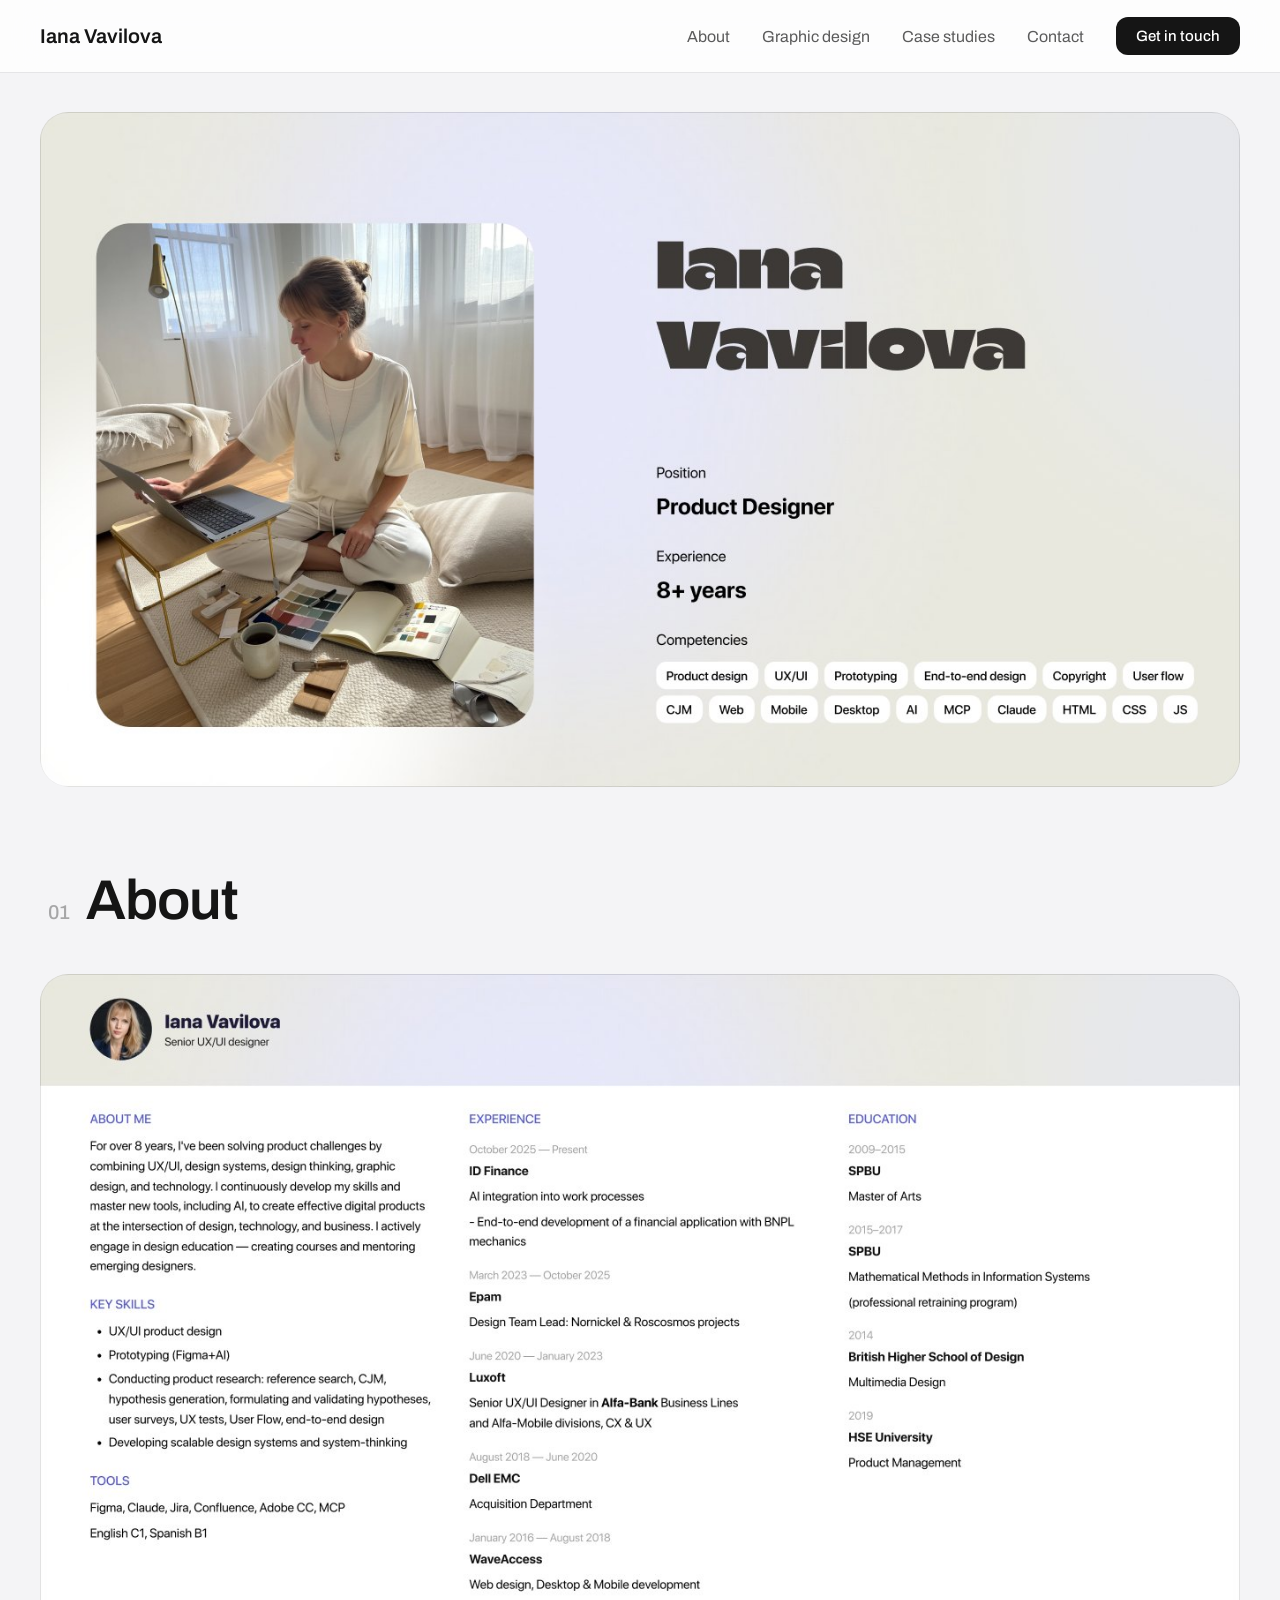
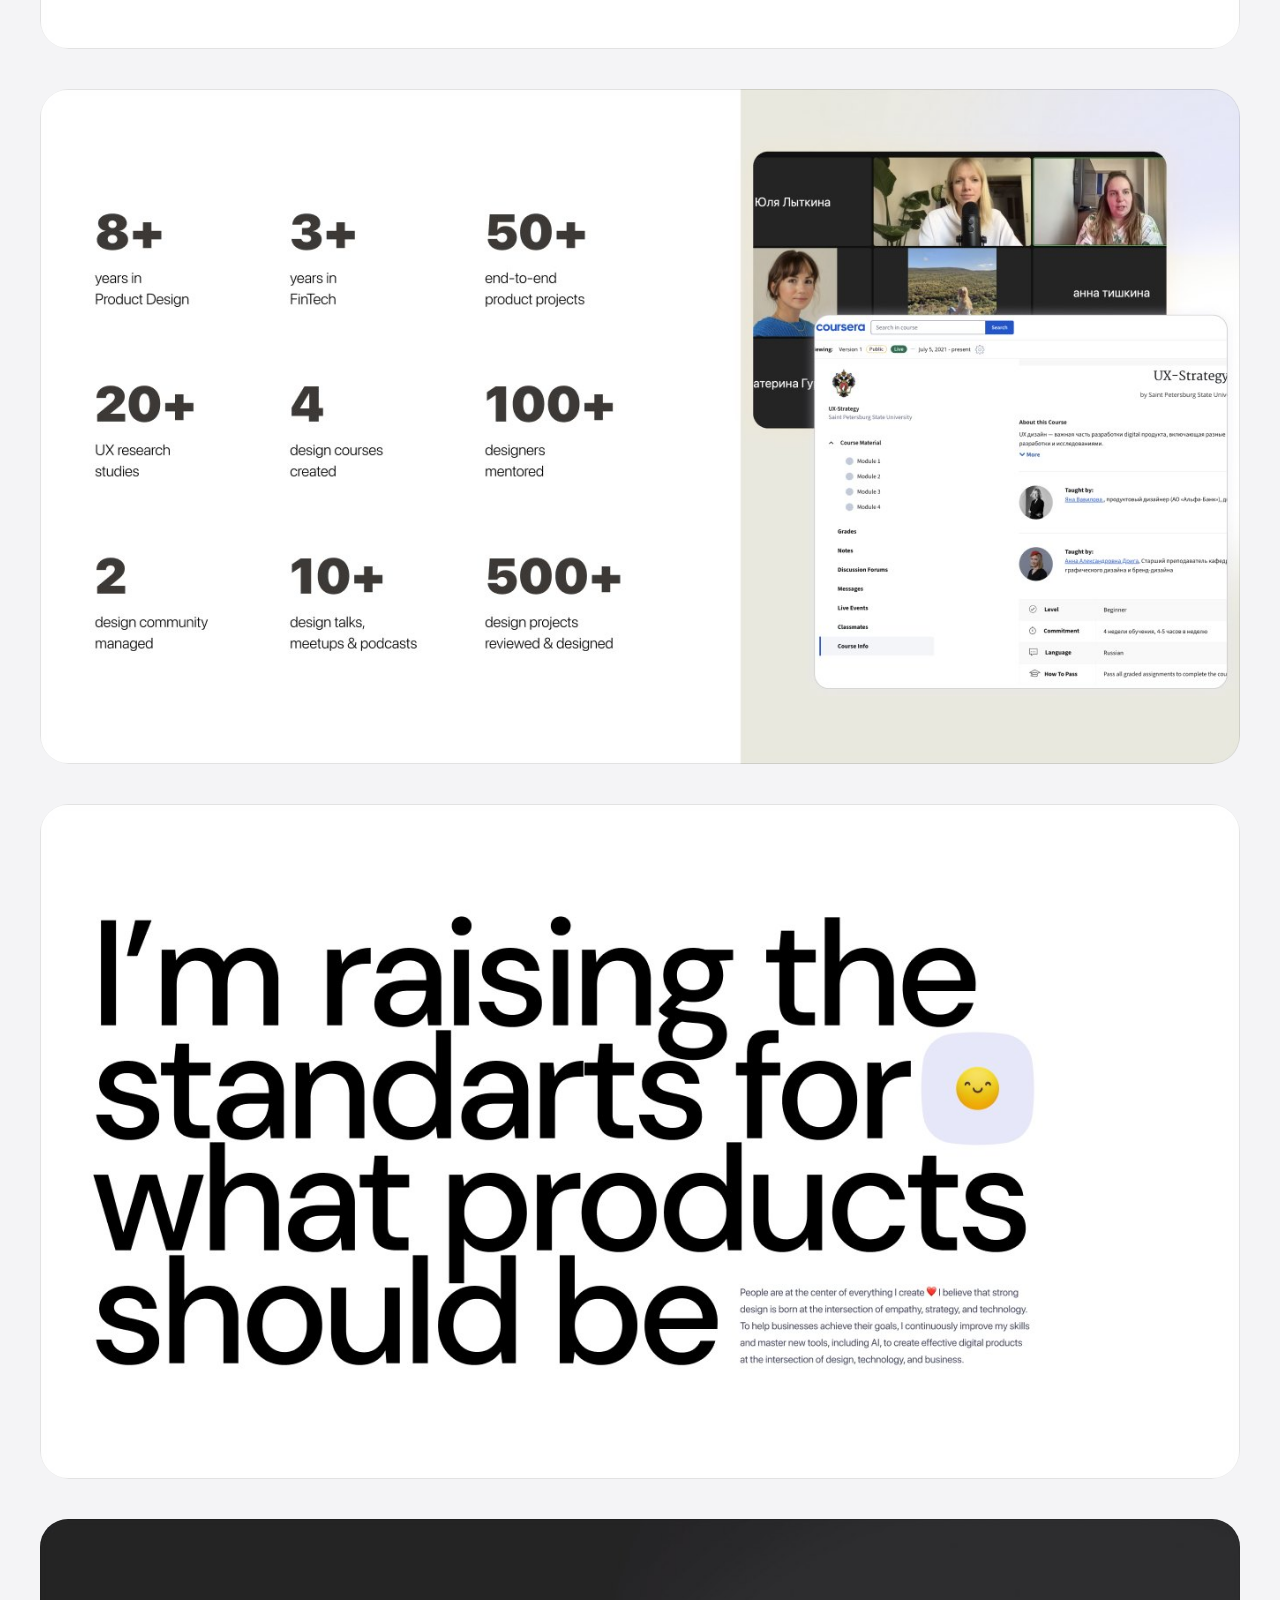
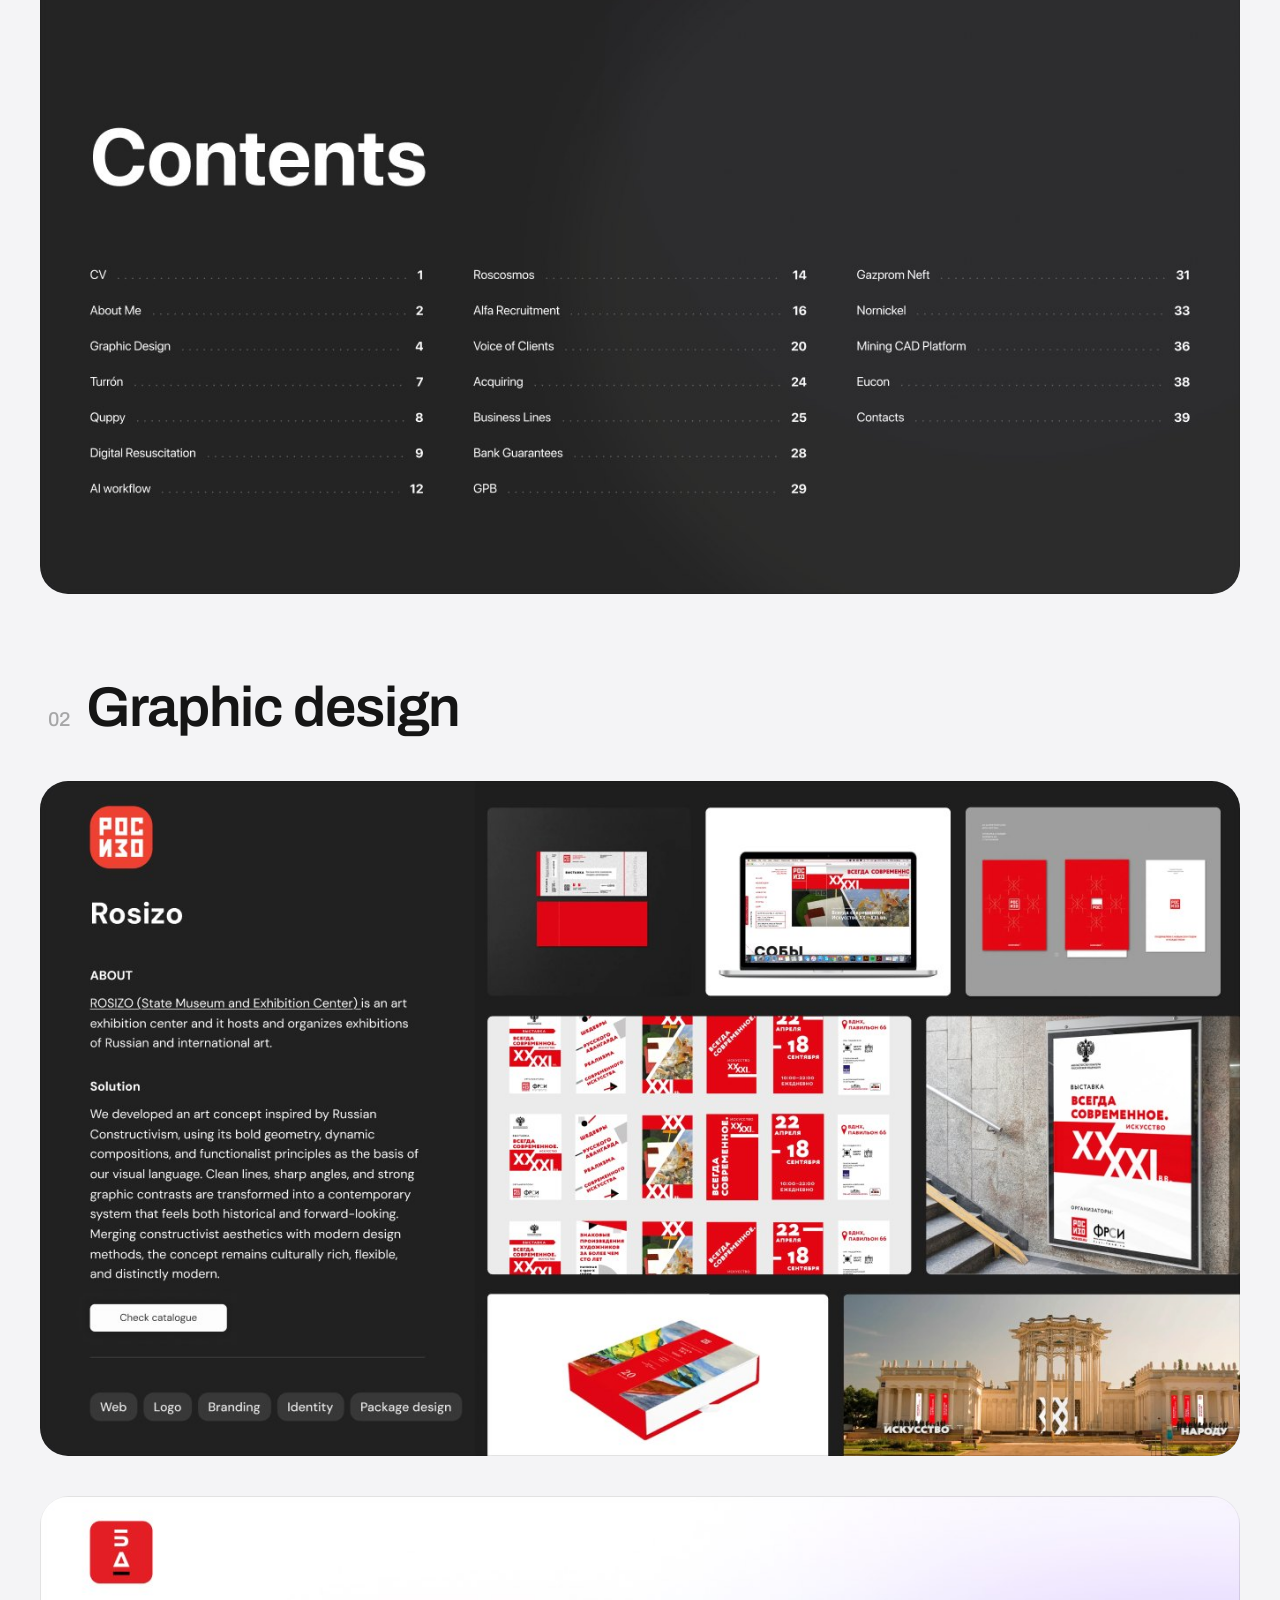
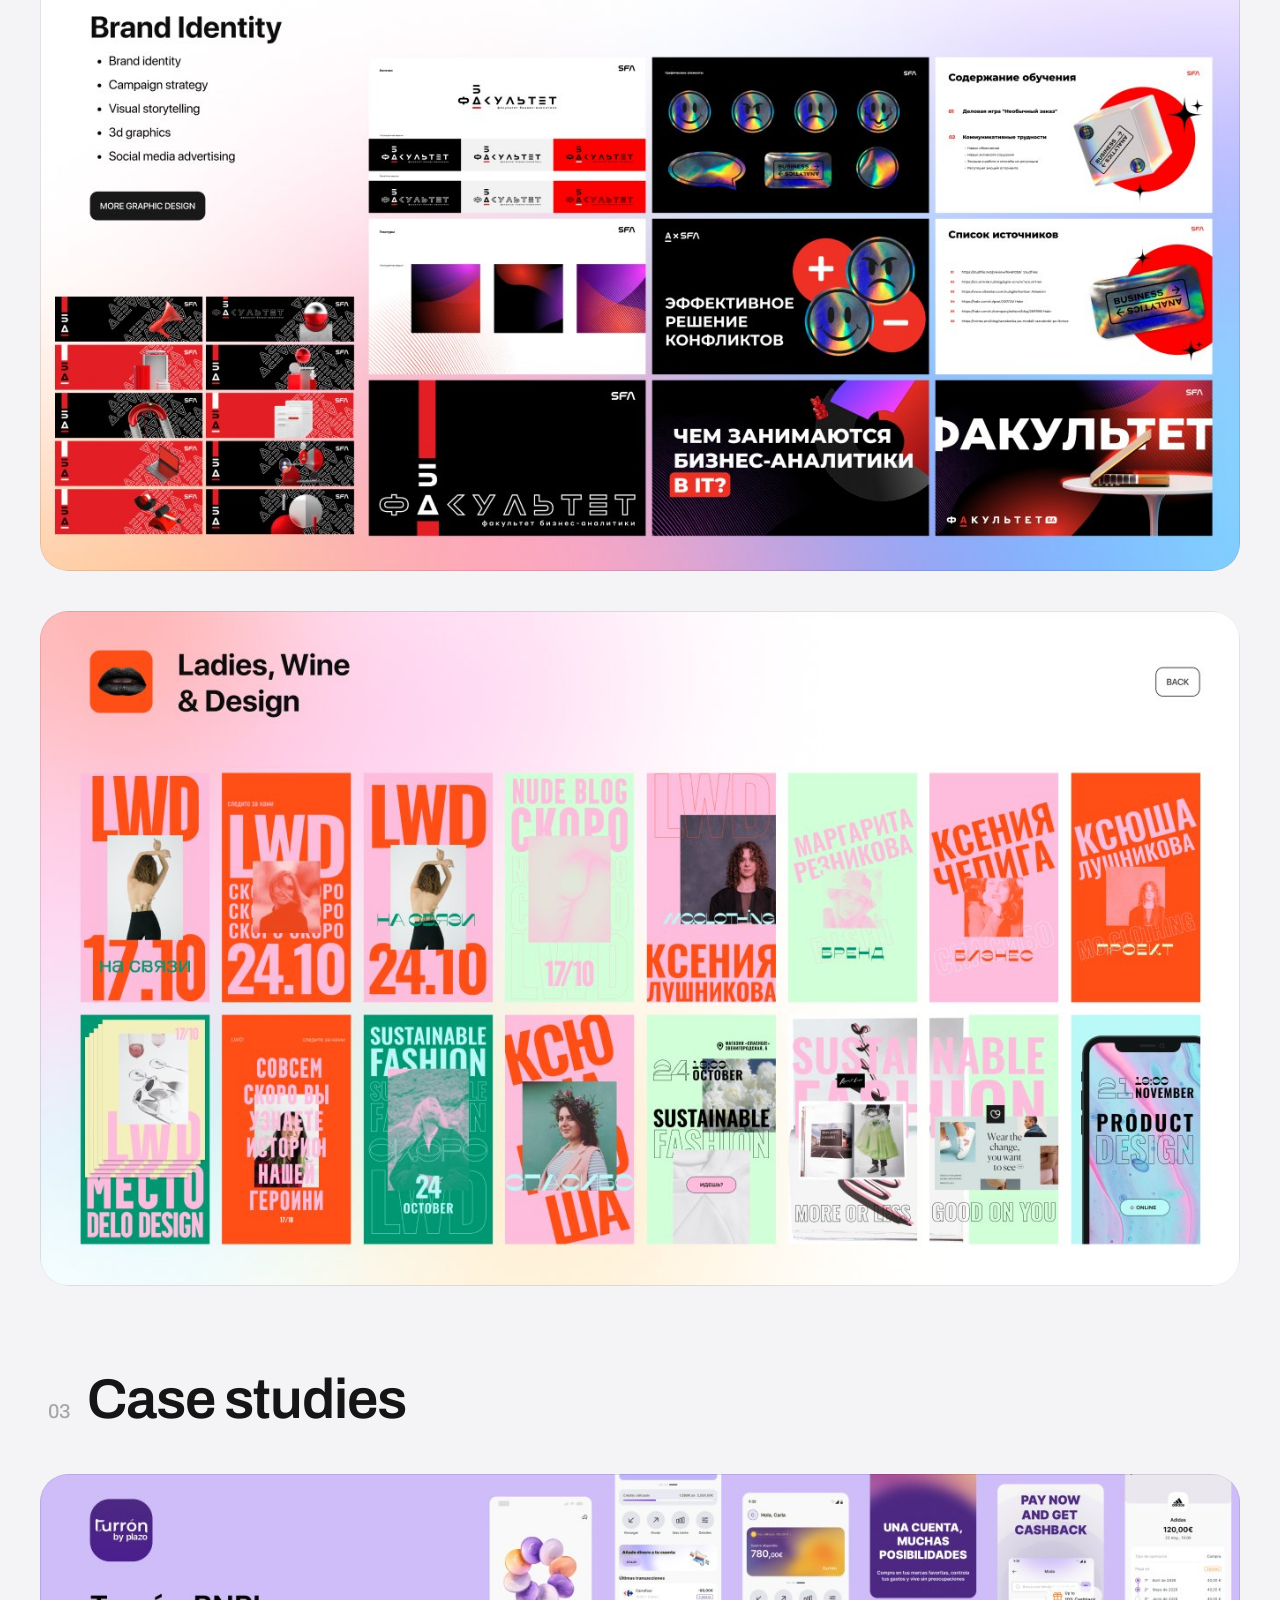
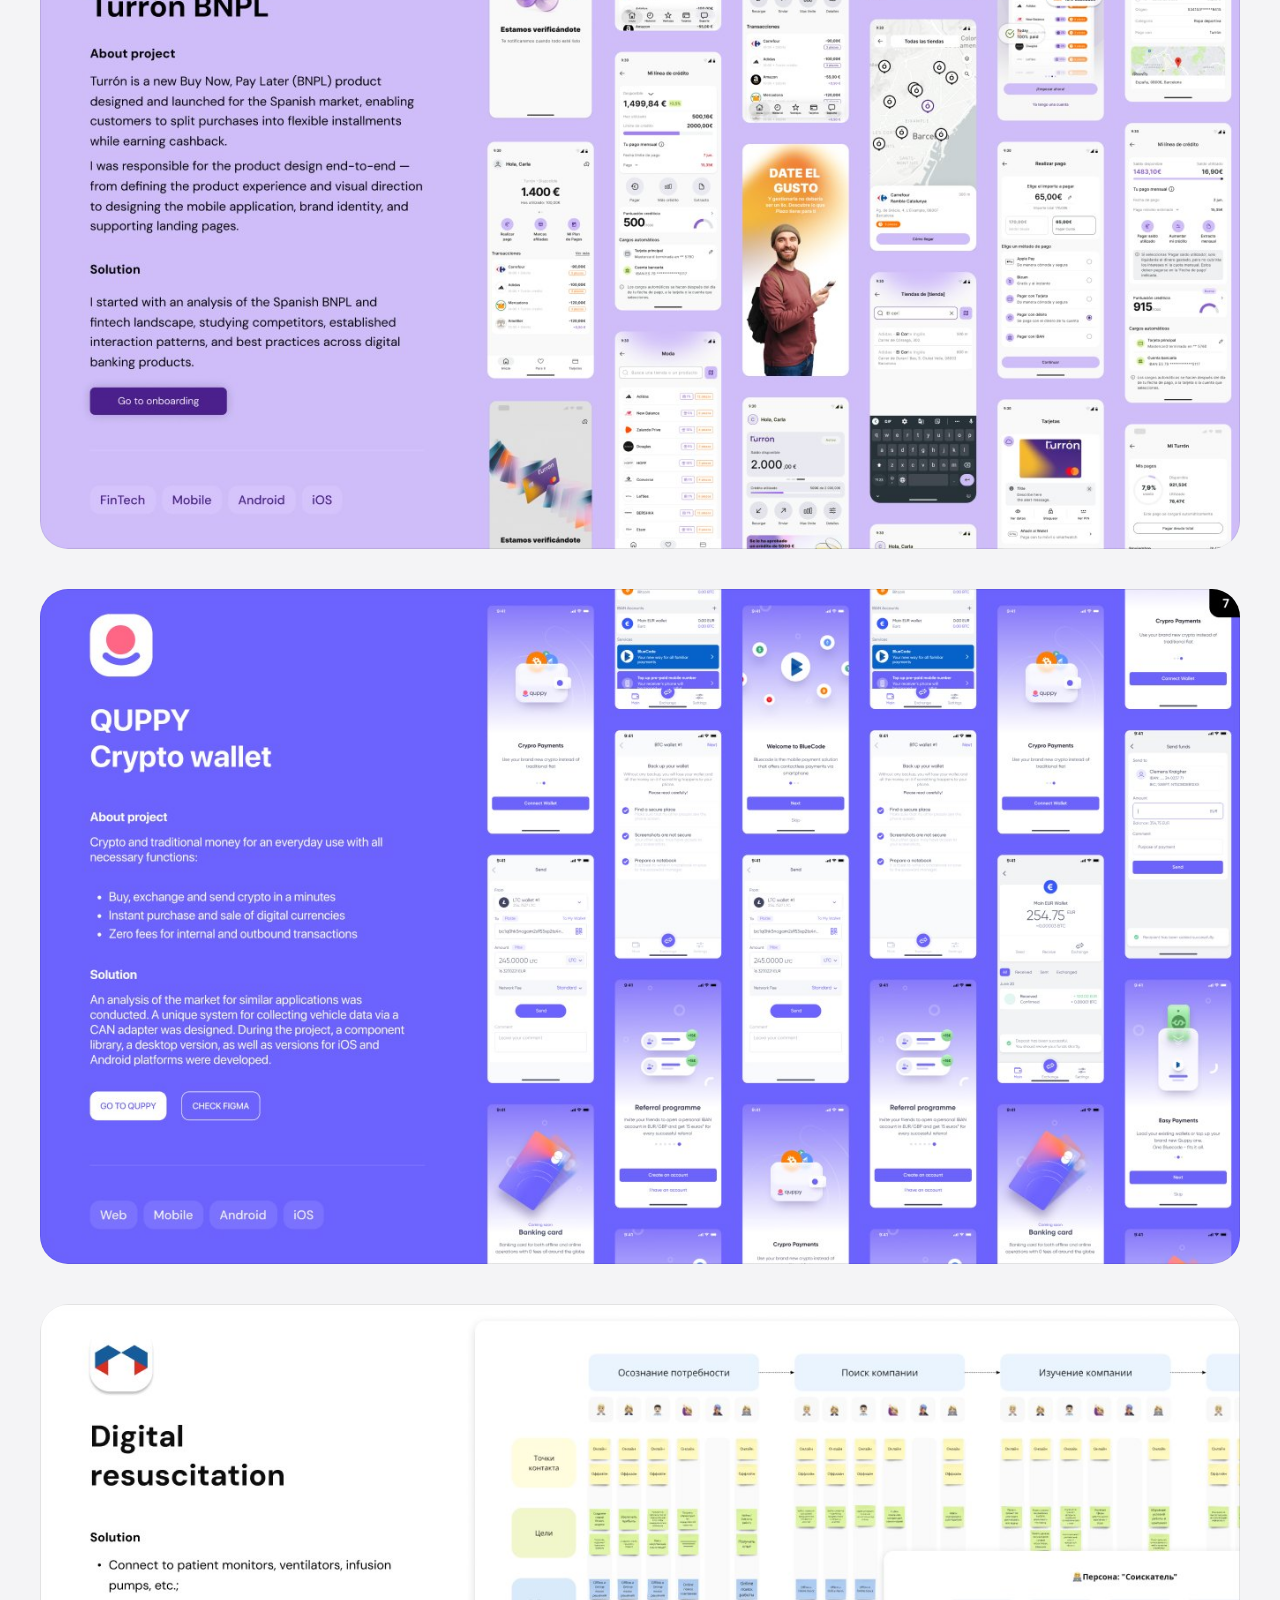
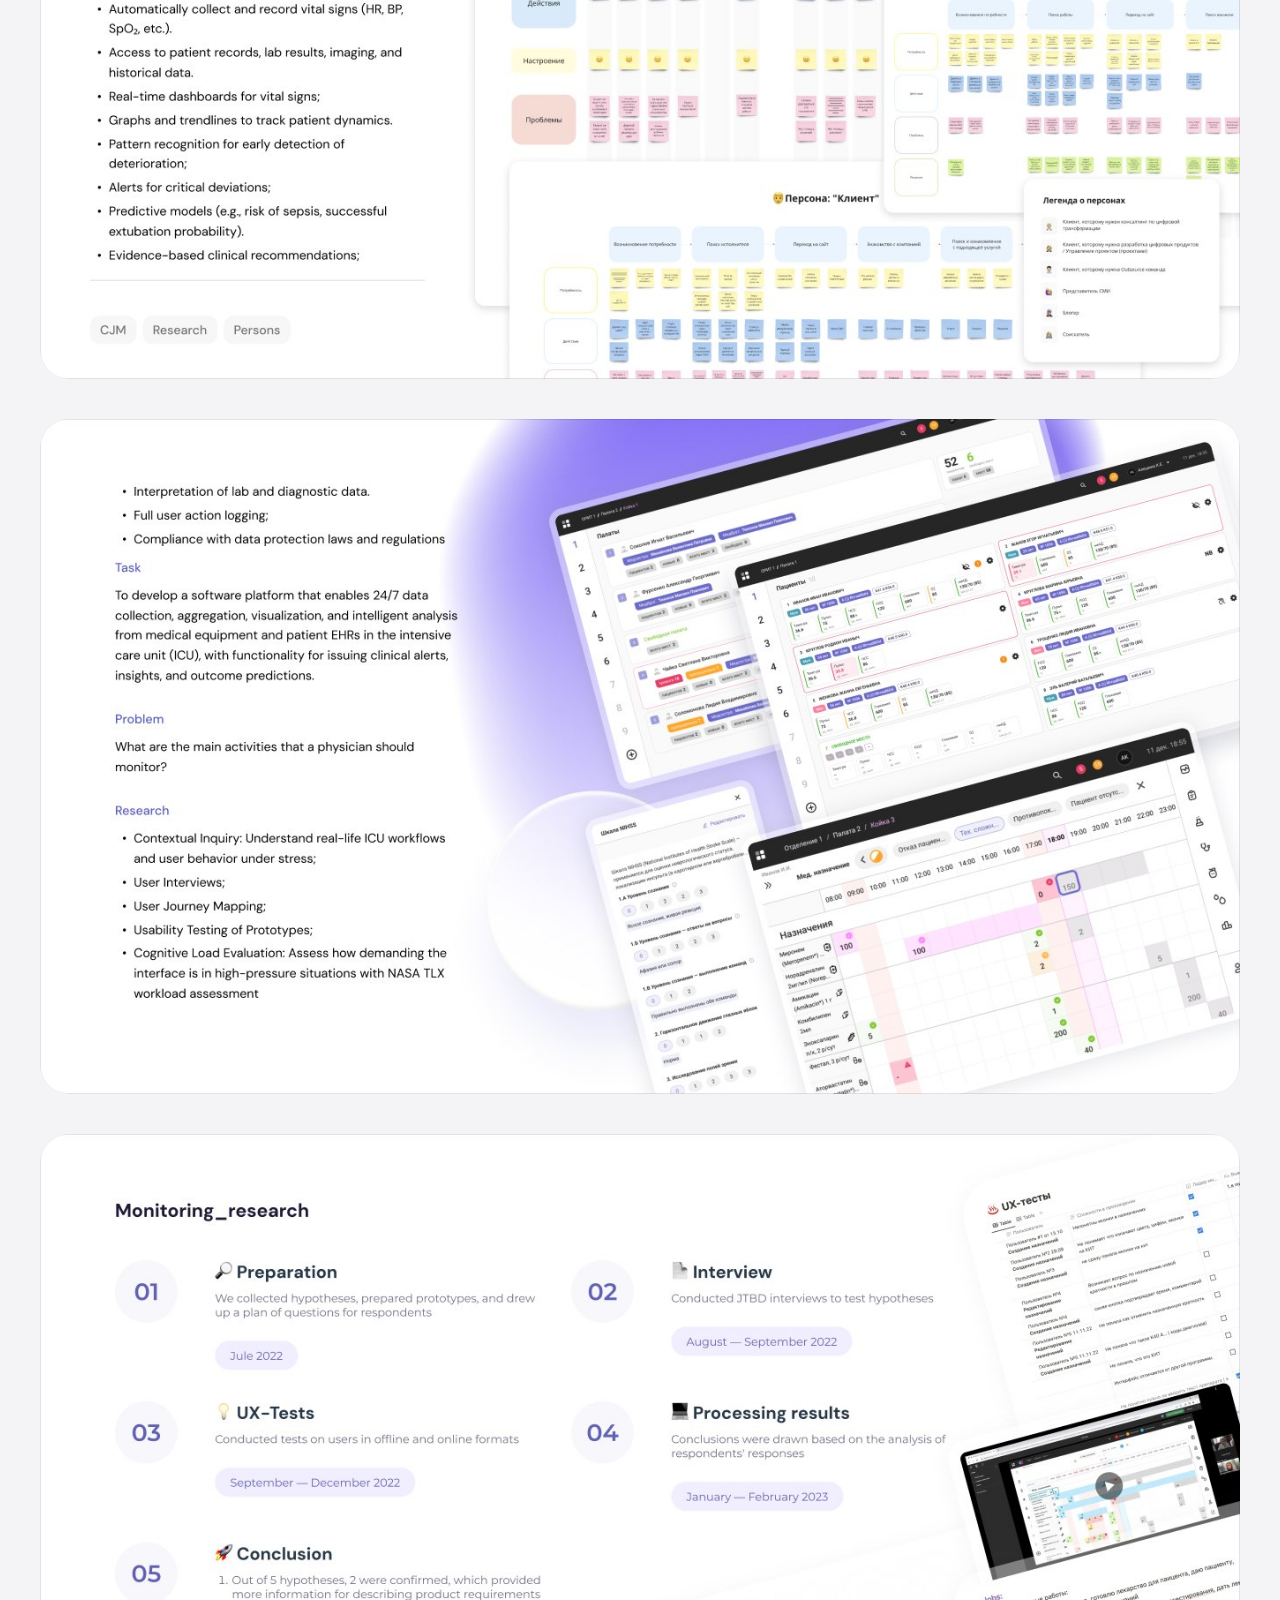
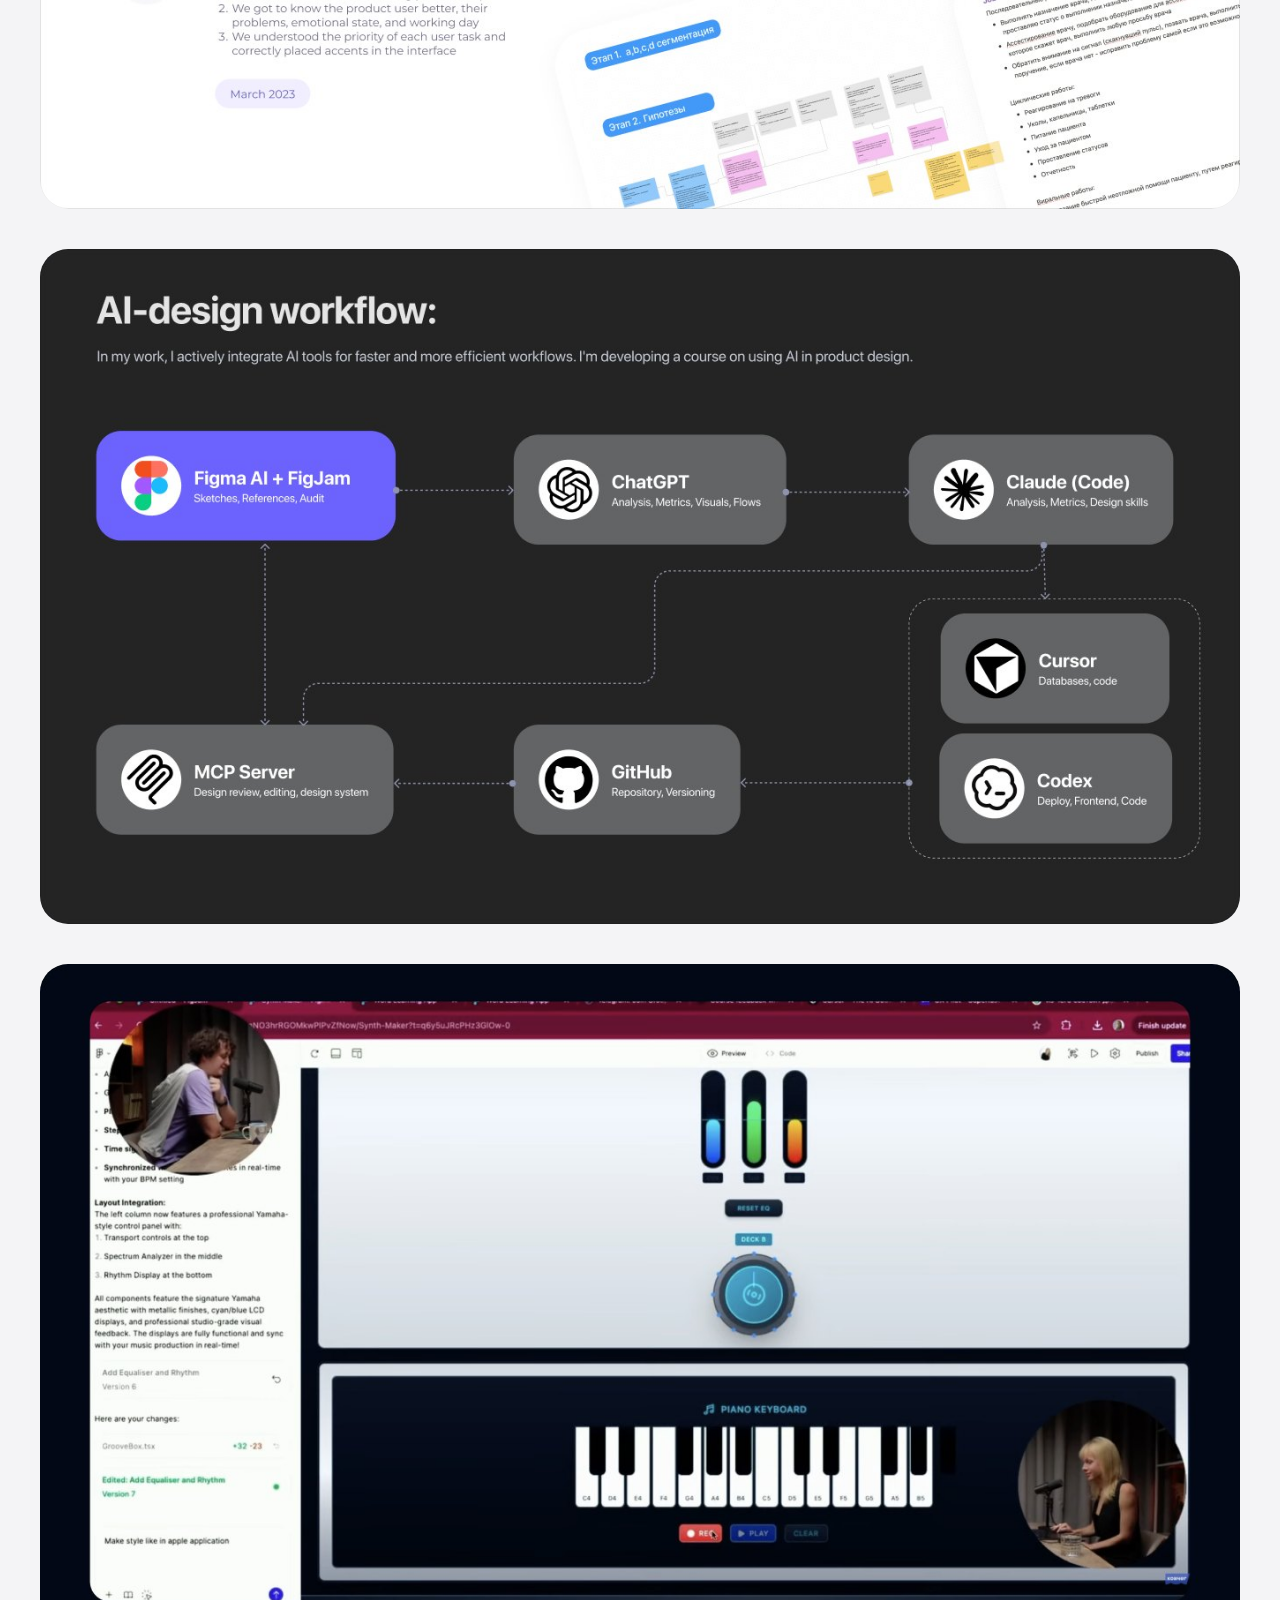
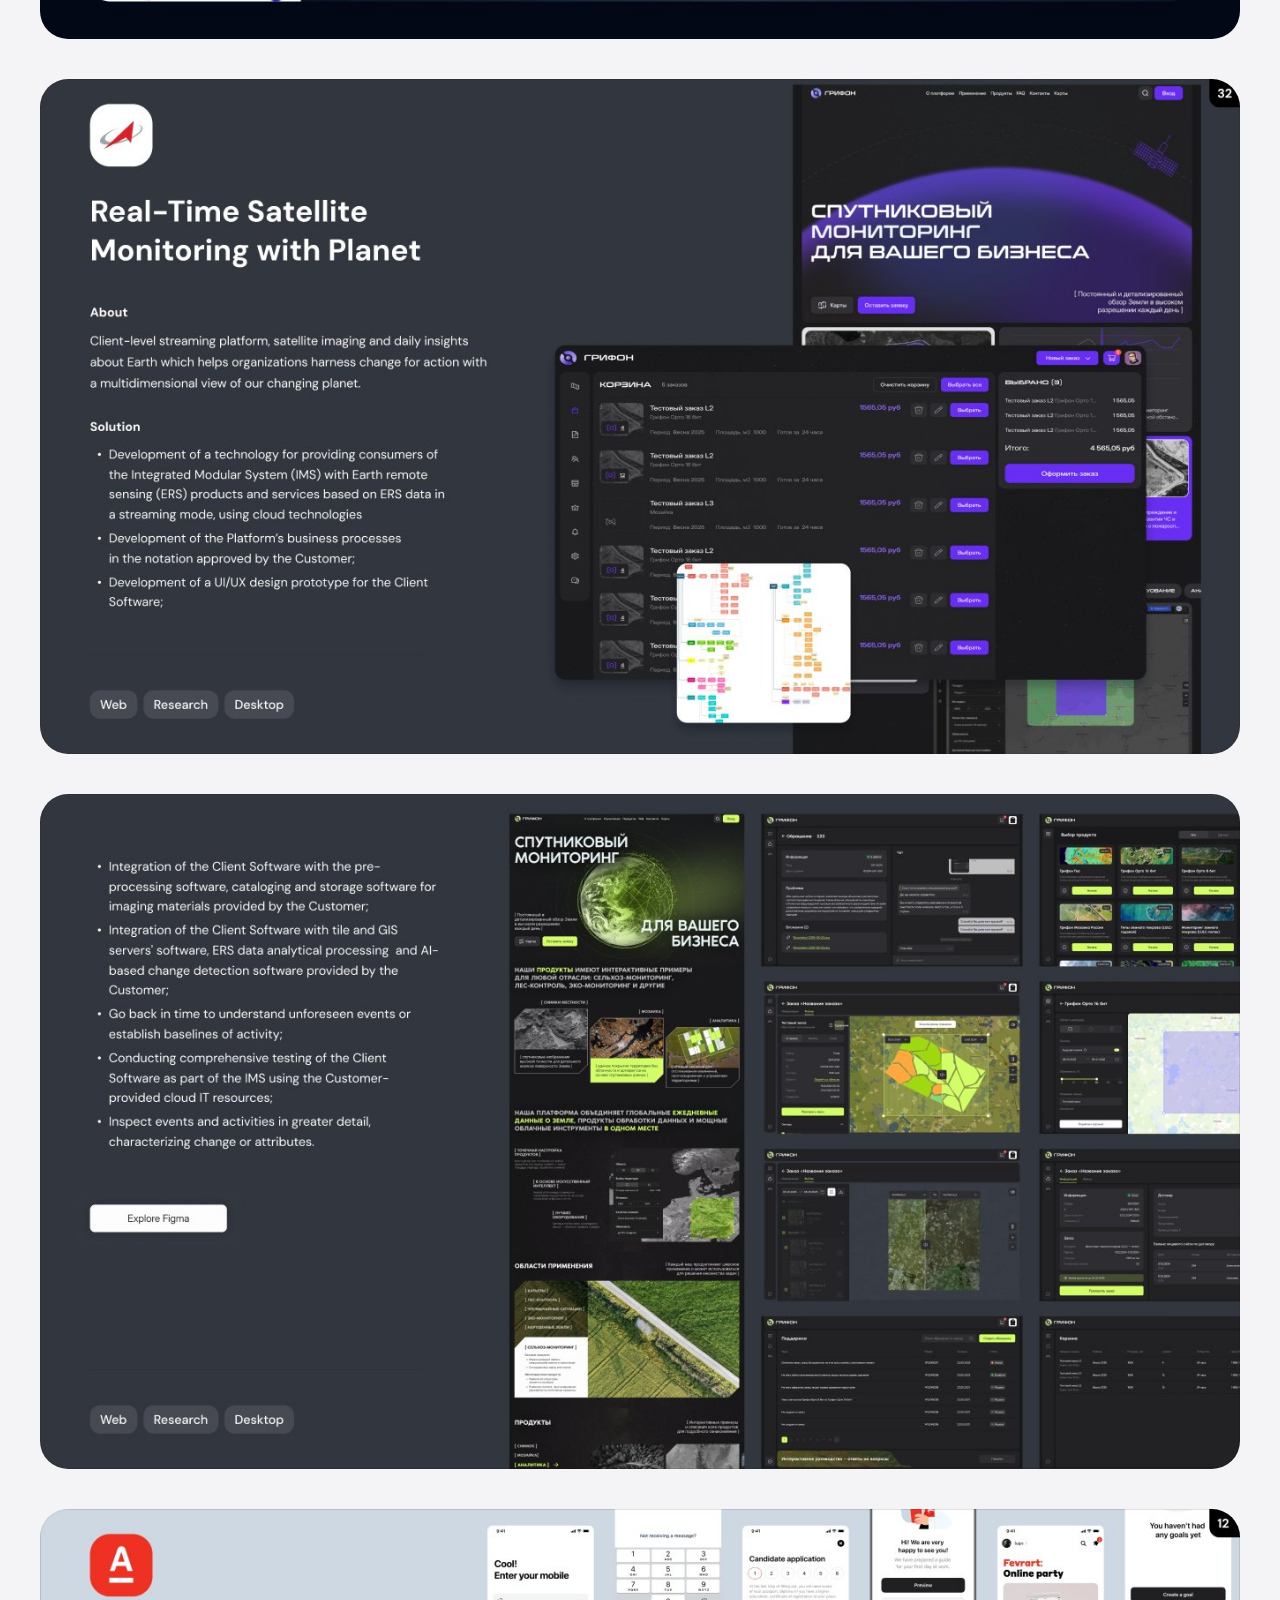
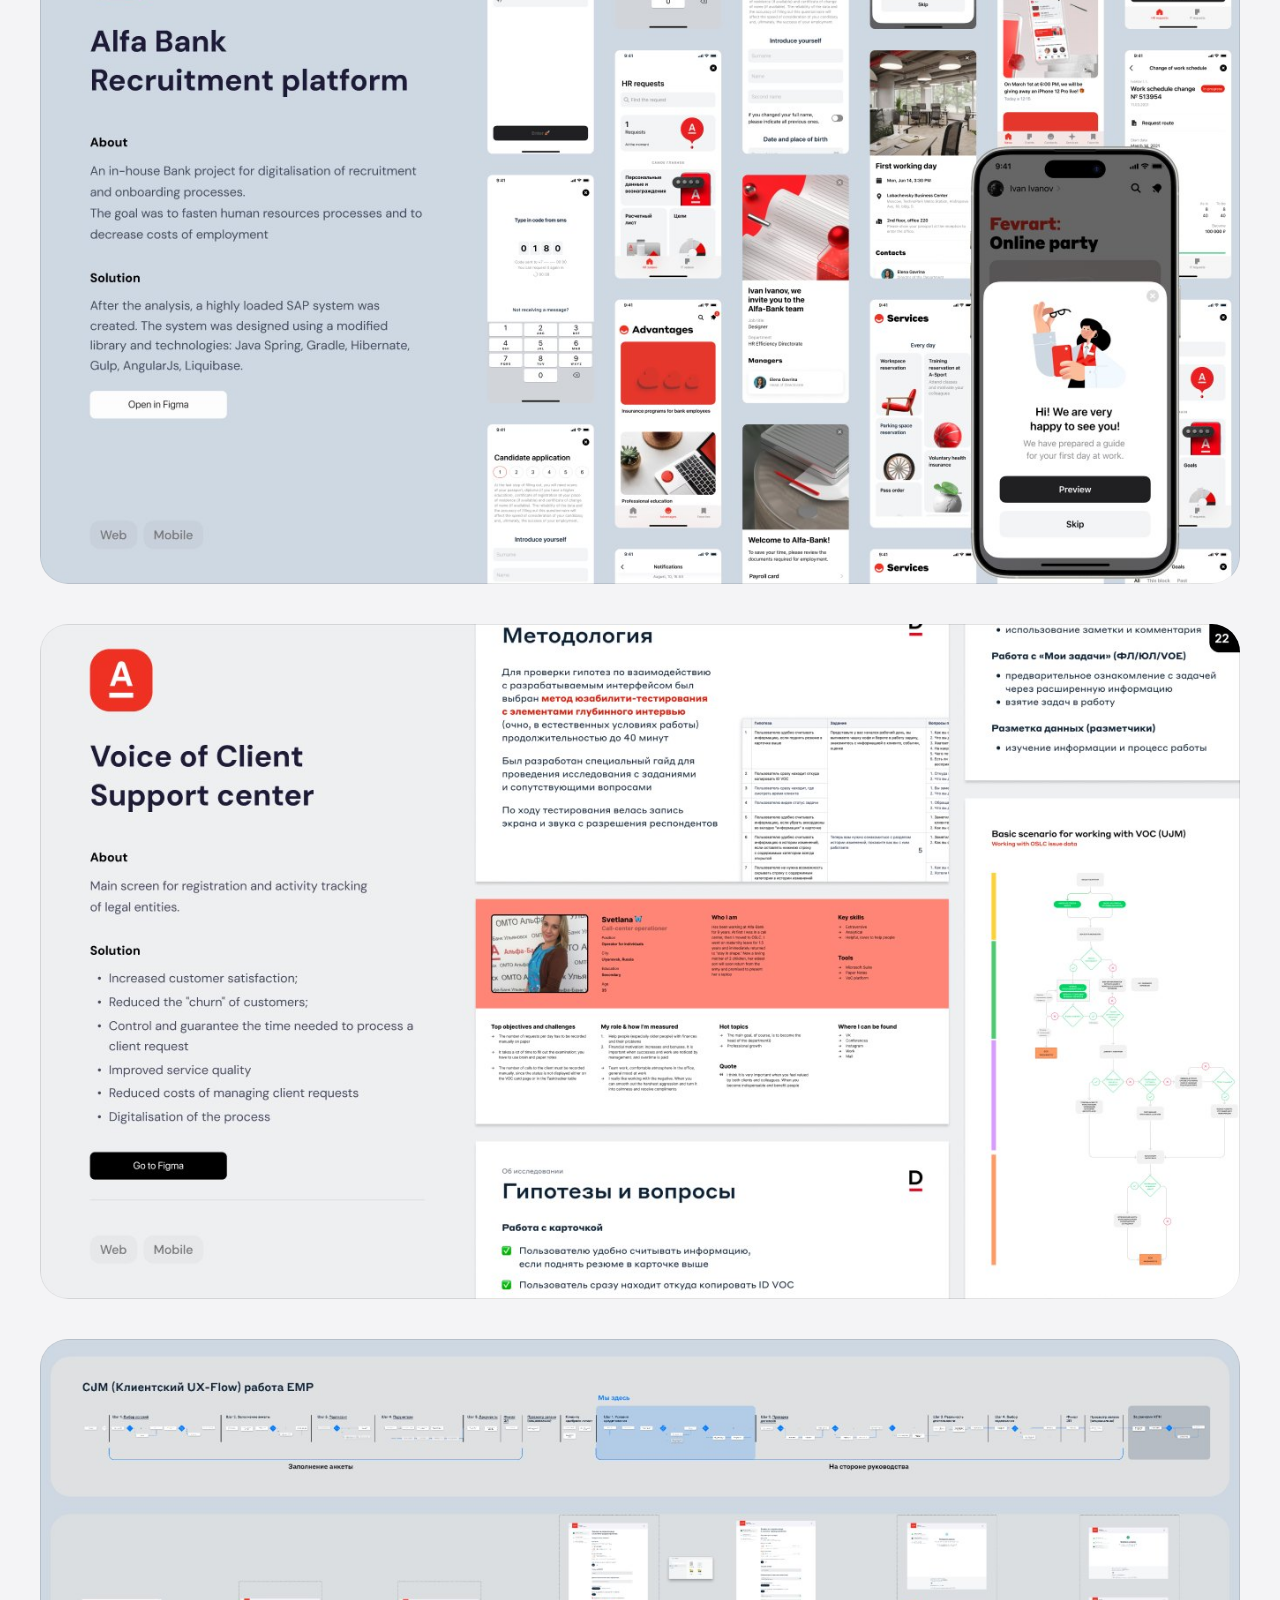
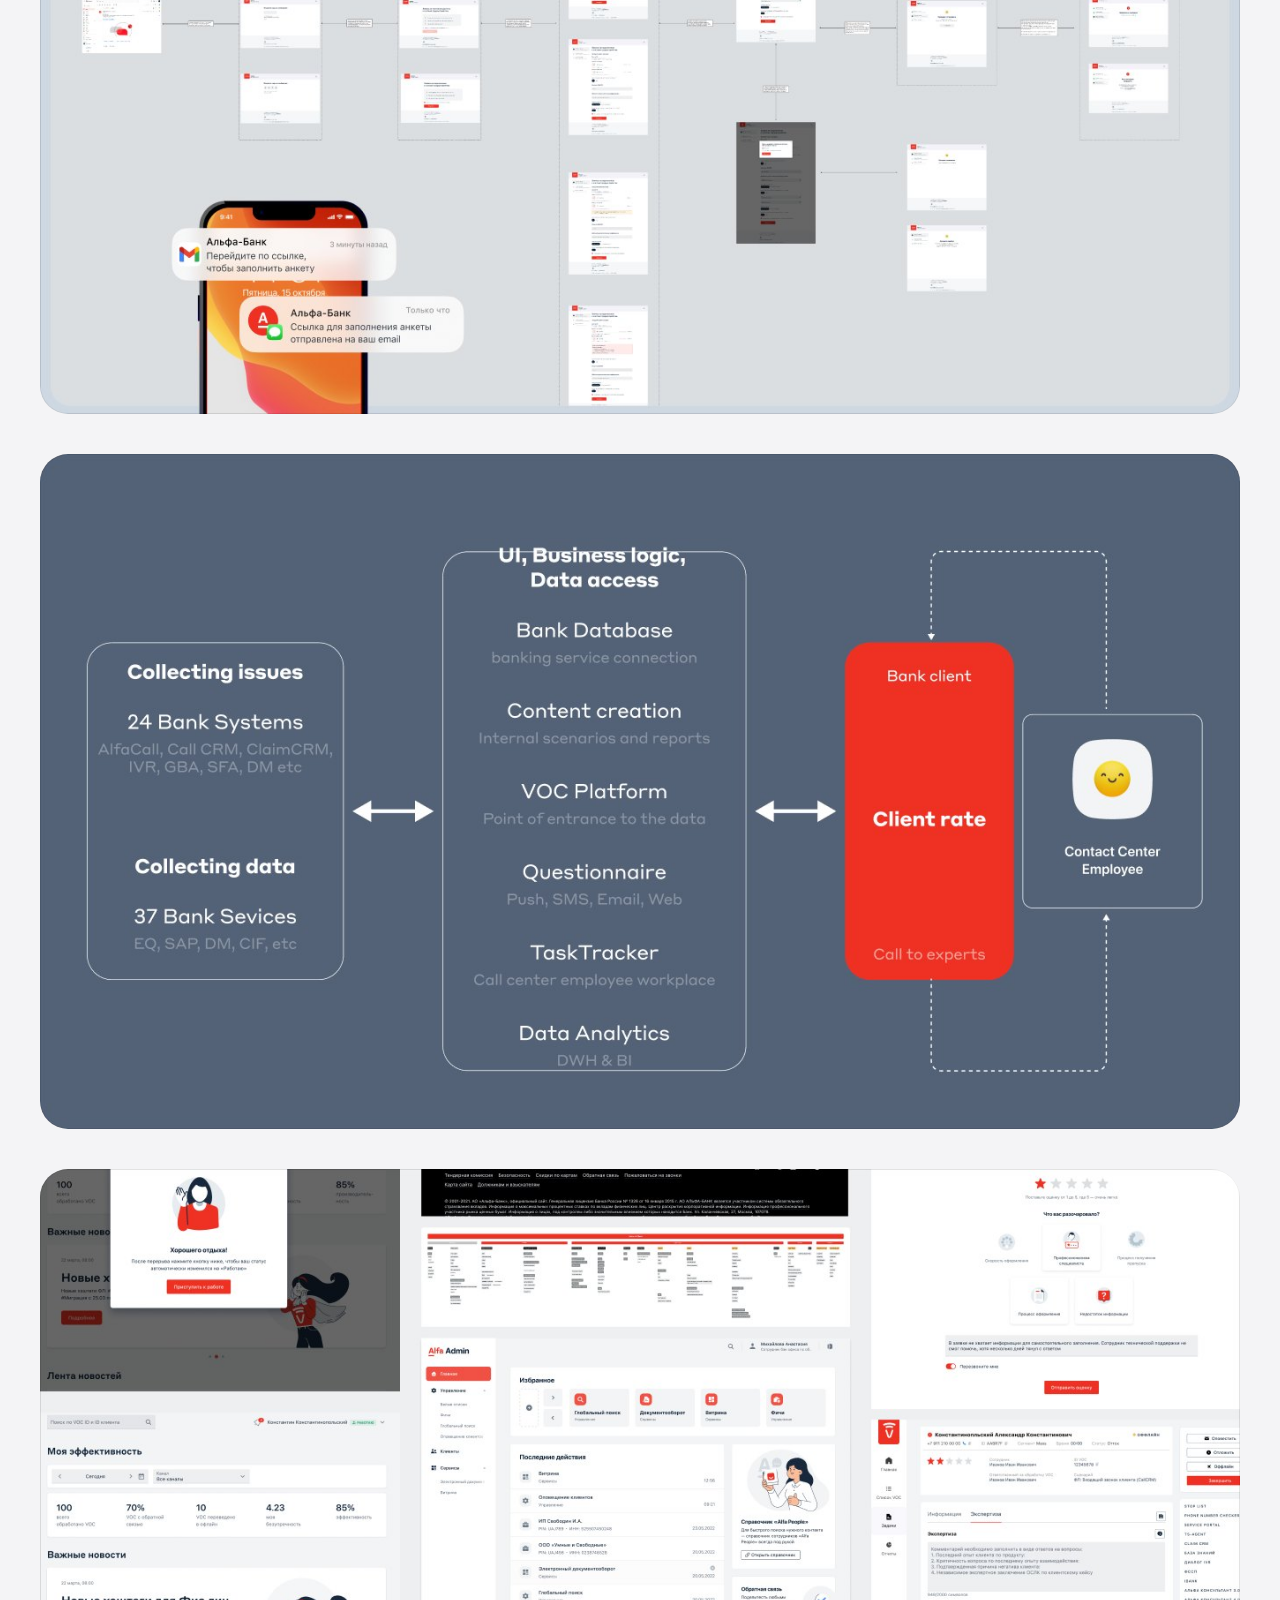
==== commit db902f58: "Add files via upload" ====
--- a/presentation.html
+++ b/presentation.html
@@ -12,7 +12,7 @@
 <link rel="apple-touch-icon" href="assets/img/apple-touch-icon.png">
 <link rel="preconnect" href="https://fonts.googleapis.com">
 <link rel="preconnect" href="https://fonts.gstatic.com" crossorigin>
-<link href="https://fonts.googleapis.com/css2?family=Inter:wght@400;500;600&display=swap" rel="stylesheet">
+<link href="https://fonts.googleapis.com/css2?family=Inter:wght@400;500;600;700&family=Archivo:wght@400;500;600;700&display=swap" rel="stylesheet">
 <link rel="stylesheet" href="css/presentation.css">
 </head>
 <body class="pr-page" id="top">
--- a/css/presentation.css
+++ b/css/presentation.css
@@ -2,11 +2,13 @@
 :root {
   --pr-bg: #f4f4f6;
   --pr-text: #151515;
-  --pr-font: -apple-system, BlinkMacSystemFont, "SF Pro Display", "Inter", system-ui, sans-serif;
+  --pr-font: "Archivo", "Inter", -apple-system, BlinkMacSystemFont, system-ui, sans-serif; /* EN Archivo, RU Inter (same as the site) */
   --pr-pad: 40px;
   --pr-gap: 40px;
   --pr-radius: 28px;
 }
+
+html[lang="ru"] { --pr-font: "Inter", -apple-system, BlinkMacSystemFont, system-ui, sans-serif; }
 
 *, *::before, *::after { box-sizing: border-box; }
 
